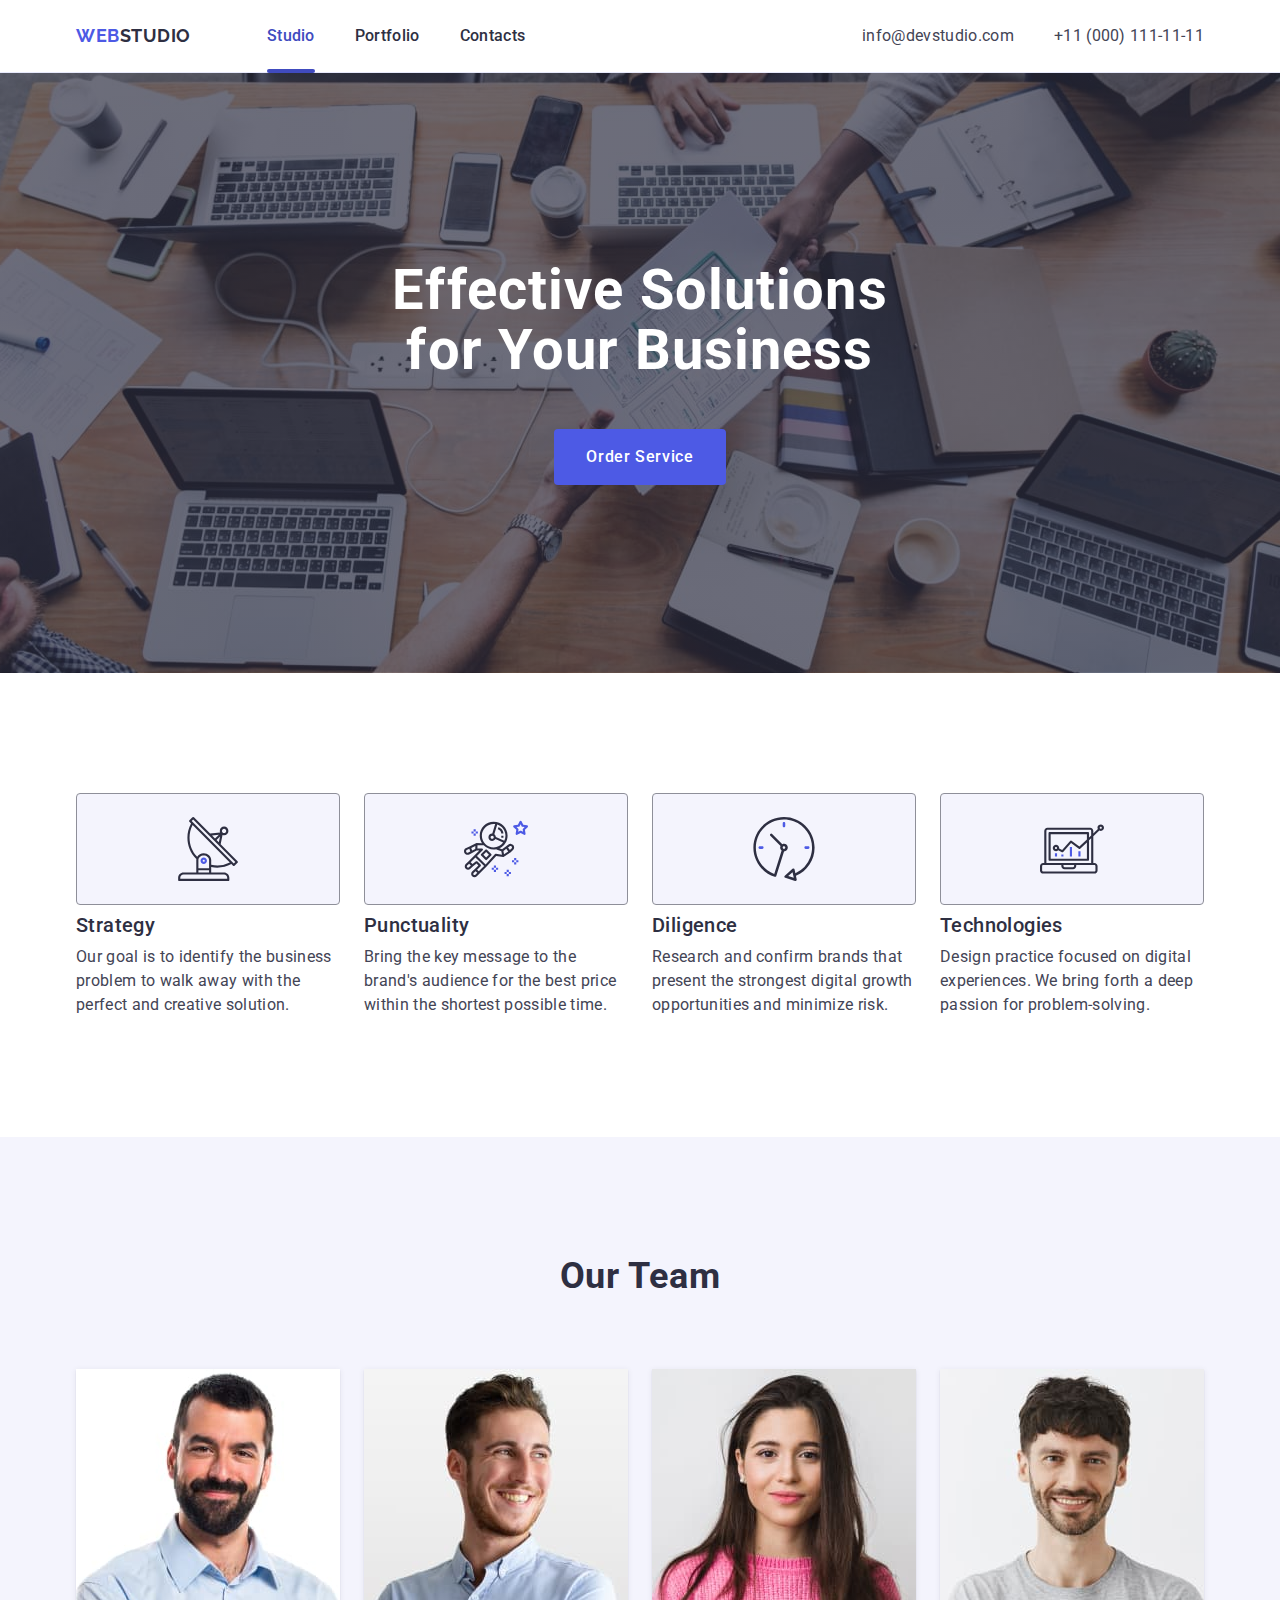
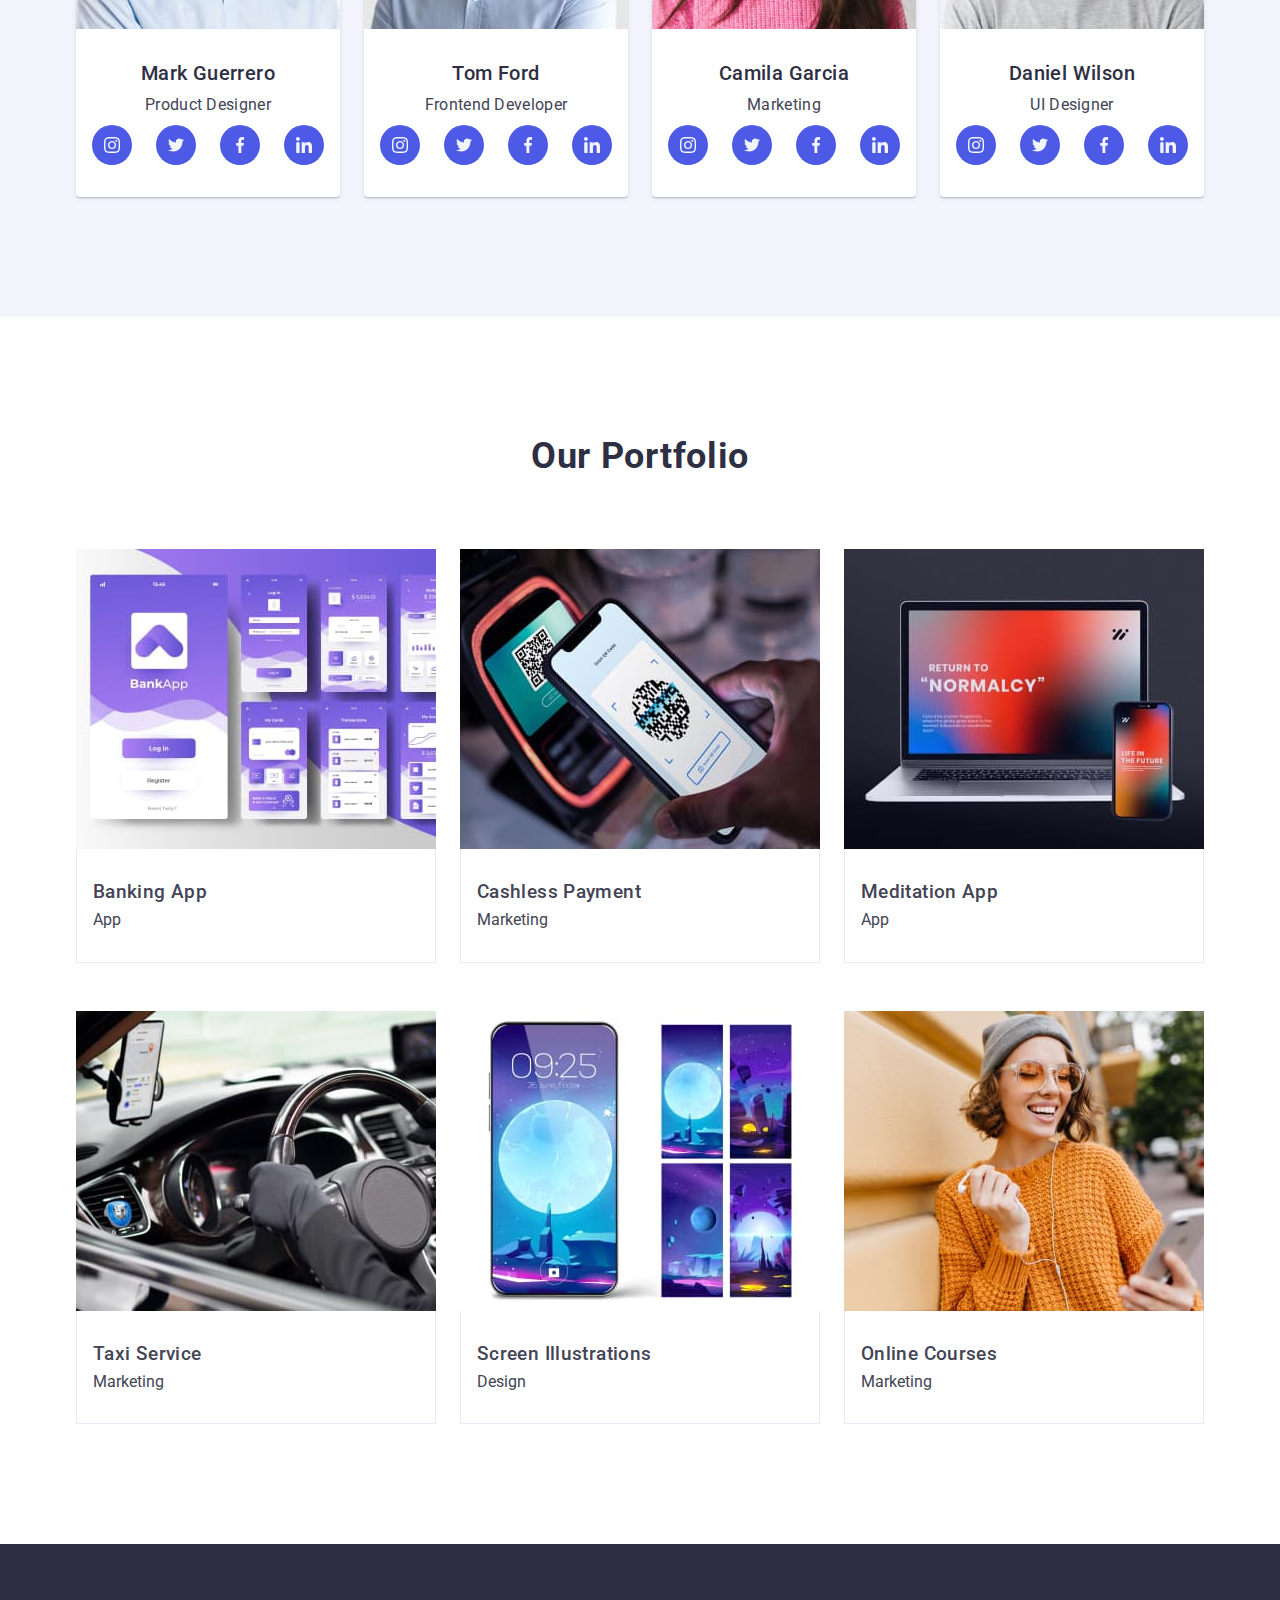
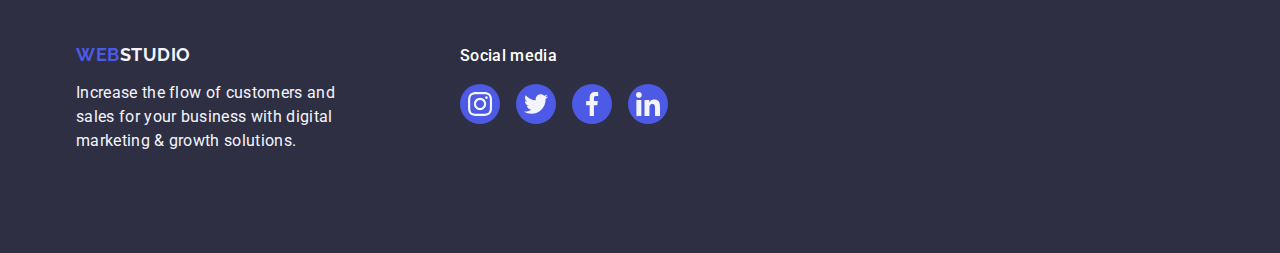
==== index.html @ 8e054c75 "Initial commit" ====
<!DOCTYPE html>
<html lang="en">
<head>
    <meta charset="UTF-8" />
    <meta name="viewport" content="width=device-width, initial-scale=1.0" />
    <title>Web Studio</title>
    <!--Fonts-->
    <link rel="preconnect" href="https://fonts.googleapis.com" />
    <link rel="preconnect" href="https://fonts.gstatic.com" crossorigin />
    <link href="https://fonts.googleapis.com/css2?family=Raleway:wght@700&family=Roboto:wght@400;500;700&display=swap"
        rel="stylesheet" 
    />
    <!--Styles-->
    <link
      rel="stylesheet"
      href="https://cdnjs.cloudflare.com/ajax/libs/modern-normalize/2.0.0/modern-normalize.min.css"
    />
    <link rel="stylesheet" href="./css/styles.css" />
</head>

<body>
    <header class="header">
        <div class="container header-inner">            
                <nav class="header-nav">
                    <a class="logo" href="./index.html">Web<span class="logo-accent">Studio</span>
                    </a>
                    <ul class="nav-list">
                        <li>
                            <a class="nav-link" href="./index.html">Studio</a>
                        </li>
                        <li>
                            <a class="nav-link" href="">Portfolio</a>
                        </li>
                        <li>
                            <a class="nav-link" href="">Contacts</a>
                        </li>
                    </ul>
                </nav>            
                 <address class="contact">
                        <ul class="contact-list">
                            <li>
                                <a class="mail-phone" href="mailto:info@devstudio.com" target="_blank">info@devstudio.com</a>
                            </li>
                            <li>
                                <a class="mail-phone" href="tel:+110001111111" target="_blank">+11 (000) 111-11-11</a>
                            </li>
                        </ul>           
                </address>
        </div>
    </header>   
    <main>
        <!-- Hero section -->
        <section class="hero-section">
            <div class="container">
                <h1 class="hero-title">
                    Effective Solutions
                    for Your Business
                </h1>
                <button class="hero-button" type="button">Order Service</button>
            </div>
           
        </section>
        <!--feature-section-->
        <section class="section">
            <div class="container">
                <h2 class="visually-hidden">work features</h2>
                <ul class="feature-list">
                    <li class="feature-item">
                    <div class="feature-box-icon">
                        <svg class="feature-icon" width="64" height="64">
                            <use href="./images/icons.svg#icon-antenna"></use>
                        </svg>
                    </div>
                    <h3 class="feature-title">Strategy</h3> 
                    <p class="feature-text">
                        Our goal is to identify the business
                        problem to walk away with the perfect and creative solution.
                    </p>
                    </li>
                    <li class="feature-item">
                        <div class="feature-box-icon">
                            <svg class="feature-icon" width="64" height="64">
                                <use href="./images/icons.svg#icon-astronaut"></use>
                            </svg>
                        </div>
                        <h3 class="feature-title">Punctuality</h3>
                        <p class="feature-text">
                            Bring the key message to the brand's audience for the best price within
                            the shortest possible time.
                        </p>
                    </li>
                    <li class="feature-item">
                        <div class="feature-box-icon">
                            <svg class="feature-icon" width="64" height="64">
                                <use href="./images/icons.svg#icon-clock"></use>
                            </svg>
                        </div>
                        <h3 class="feature-title">Diligence</h3>
                        <p class="feature-text">
                            Research and confirm brands that present the strongest digital growth opportunities and minimize risk.
                        </p>
                    </li>
                    <li class="feature-item">
                        <div class="feature-box-icon">
                            <svg class="feature-icon" width="64" height="64">
                                <use href="./images/icons.svg#icon-diagram"></use>
                            </svg>
                        </div>
                        <h3 class="feature-title">Technologies</h3>
                        <p class="feature-text">
                        Design practice focused on digital experiences. We bring forth a deep passion for problem-solving.
                    </p>
                    </li>
                </ul>
            </div>
        </section>
        <!--team-section-->
        <section class="team-section">
            <div class="container">
                <h2 class="team-title">Our Team</h2>
                <ul class="team-list">
                    <li class="card-employees">
                        <img src="./images/team/guerrero.jpg" alt="foto Guerrero" width="264"/>
                        <div class="team-name">
                            <h3 class="team-subtitle">Mark Guerrero</h3>
                            <p class="team-text">Product Designer</p>
                            <ul class="team-icon-list">
                                <li class="footer-item">
                                    <a class="team-link" href="#">
                                        <svg class="footer-icon" width="16" height="16">
                                            <use href="./images/icons.svg#icon-instagram"></use>
                                        </svg>
                                    </a>
                                </li>
                                <li class="footer-item">
                                    <a class="team-link" href="#">
                                        <svg class="footer-icon" width="16" height="16">
                                            <use href="./images/icons.svg#icon-twitter"></use>
                                        </svg>
                                    </a>
                                </li>
                                <li class="footer-item">
                                    <a class="team-link" href="#">
                                        <svg class="footer-icon" width="16" height="16">
                                            <use href="./images/icons.svg#icon-facebook"></use>
                                        </svg>
                                    </a>
                                </li>
                                <li class="footer-item">
                                    <a class="team-link" href="#">
                                        <svg class="footer-icon" width="16" height="16">
                                            <use href="./images/icons.svg#icon-linkedin"></use>
                                        </svg>
                                    </a>
                                </li>
                            </ul>
                        </div>
                    </li>
                    <li class="card-employees">
                        <img src="./images/team/ford.jpg" alt="foto Ford" width="264"/>
                        <div class="team-name">
                            <h3 class="team-subtitle">Tom Ford</h3>
                            <p class="team-text">Frontend Developer</p>
                            <ul class="team-icon-list">
                                <li class="footer-item">
                                    <a class="team-link" href="#">
                                        <svg class="footer-icon" width="16" height="16">
                                            <use href="./images/icons.svg#icon-instagram"></use>
                                        </svg>
                                    </a>
                                </li>
                                <li class="footer-item">
                                    <a class="team-link" href="#">
                                        <svg class="footer-icon" width="16" height="16">
                                            <use href="./images/icons.svg#icon-twitter"></use>
                                        </svg>
                                    </a>
                                </li>
                                <li class="footer-item">
                                    <a class="team-link" href="#">
                                        <svg class="footer-icon" width="16" height="16">
                                            <use href="./images/icons.svg#icon-facebook"></use>
                                        </svg>
                                    </a>
                                </li>
                                <li class="footer-item">
                                    <a class="team-link" href="#">
                                        <svg class="footer-icon" width="16" height="16">
                                            <use href="./images/icons.svg#icon-linkedin"></use>
                                        </svg>
                                    </a>
                                </li>
                            </ul>
                        </div>
                    </li>
                    <li class="card-employees">
                        <img src="./images/team/garcia.jpg" alt="foto Garcia" width="264"/>
                        <div class="team-name">
                            <h3 class="team-subtitle">Camila Garcia</h3>
                            <p class="team-text">Marketing</p>
                            <ul class="team-icon-list">
                                <li class="footer-item">
                                    <a class="team-link" href="#">
                                        <svg class="footer-icon" width="16" height="16">
                                            <use href="./images/icons.svg#icon-instagram"></use>
                                        </svg>
                                    </a>
                                </li>
                                <li class="footer-item">
                                    <a class="team-link" href="#">
                                        <svg class="footer-icon" width="16" height="16">
                                            <use href="./images/icons.svg#icon-twitter"></use>
                                        </svg>
                                    </a>
                                </li>
                                <li class="footer-item">
                                    <a class="team-link" href="#">
                                        <svg class="footer-icon" width="16" height="16">
                                            <use href="./images/icons.svg#icon-facebook"></use>
                                        </svg>
                                    </a>
                                </li>
                                <li class="footer-item">
                                    <a class="team-link" href="#">
                                        <svg class="footer-icon" width="16" height="16">
                                            <use href="./images/icons.svg#icon-linkedin"></use>
                                        </svg>
                                    </a>
                                </li>
                            </ul>
                        </div>
                    </li>
                    <li class="card-employees">
                        <img src="./images/team/wilson.jpg" alt="foto Wilson" width="264"/>
                        <div class="team-name">
                            <h3 class="team-subtitle">Daniel Wilson</h3>
                            <p class="team-text">UI Designer</p>
                            <ul class="team-icon-list">
                                <li class="footer-item">
                                    <a class="team-link" href="#">
                                        <svg class="footer-icon" width="16" height="16">
                                            <use href="./images/icons.svg#icon-instagram"></use>
                                        </svg>
                                    </a>
                                </li>
                                <li class="footer-item">
                                    <a class="team-link" href="#">
                                        <svg class="footer-icon" width="16" height="16">
                                            <use href="./images/icons.svg#icon-twitter"></use>
                                        </svg>
                                    </a>
                                </li>
                                <li class="footer-item">
                                    <a class="team-link" href="#">
                                        <svg class="footer-icon" width="16" height="16">
                                            <use href="./images/icons.svg#icon-facebook"></use>
                                        </svg>
                                    </a>
                                </li>
                                <li class="footer-item">
                                    <a class="team-link" href="#">
                                        <svg class="footer-icon" width="16" height="16">
                                            <use href="./images/icons.svg#icon-linkedin"></use>
                                        </svg>
                                    </a>
                                </li>
                            </ul>
                        </div>
                    </li>
                </ul>
            </div>
        </section>
        <!--portfolio-section-->
        <section class="section">
            <div class="container">
                <h2 class="team-title">Our Portfolio</h2>
                <ul class="portfolio-list">
                    <li class="portfolio-item">
                        <div class="portfolio-image">
                            <img src="./images/portfolio/apps.jpg" alt="foto apps" width="360" height="300" />
                            <p class="portfolio-ad">14 Stylish and User-Friendly App Design Concepts · Task Manager App · Calorie Tracker App
                            · Exotic Fruit Ecommerce App ·
                            Cloud Storage App</p>
                        </div>
                        <div class="portfolio-description">
                            <h3 class="portfolio-subtitle">Banking App</h3>
                            <p class="portfolio-text">App</p>
                        </div>                        
                    </li>
                    <li class="portfolio-item">
                        <div class="portfolio-image">
                            <img src="./images/portfolio/phone-scan.jpg" alt="foto phone-scan" width="360" height="300" />
                            <p class="portfolio-ad">14 Stylish and User-Friendly App Design Concepts · Task Manager App · Calorie Tracker App
                                · Exotic Fruit Ecommerce App ·
                                Cloud Storage App</p>
                        </div>                     
                        <div class="portfolio-description">
                            <h3 class="portfolio-subtitle">Cashless Payment</h3>
                            <p class="portfolio-text">Marketing</p>
                        </div>
                    </li>
                    <li class="portfolio-item">
                        <div class="portfolio-image">
                            <img src="./images/portfolio/laptop.jpg" alt="foto laptop" width="360" height="300" />
                            <p class="portfolio-ad">14 Stylish and User-Friendly App Design Concepts · Task Manager App · Calorie Tracker App
                                · Exotic Fruit Ecommerce App ·
                                Cloud Storage App</p>
                        </div>                     
                        <div class="portfolio-description">
                            <h3 class="portfolio-subtitle">Meditation App</h3>
                            <p class="portfolio-text">App</p>
                        </div>
                    </li>
                    <li class="portfolio-item">
                        <div class="portfolio-image">
                            <img src="./images/portfolio/in-car.jpg" alt="foto in-car" width="360" height="300" />
                            <p class="portfolio-ad">14 Stylish and User-Friendly App Design Concepts · Task Manager App · Calorie Tracker App
                                · Exotic Fruit Ecommerce App ·
                                Cloud Storage App</p>
                        </div>                    
                        <div class="portfolio-description">
                            <h3 class="portfolio-subtitle">Taxi Service</h3>
                            <p class="portfolio-text">Marketing</p>
                        </div>
                    </li>
                    <li class="portfolio-item">
                        <div class="portfolio-image">
                            <img src="./images/portfolio/themes.jpg" alt="foto themes" width="360" height="300" />
                            <p class="portfolio-ad">14 Stylish and User-Friendly App Design Concepts · Task Manager App · Calorie Tracker App
                                · Exotic Fruit Ecommerce App ·
                                Cloud Storage App</p>
                        </div>                      
                        <div class="portfolio-description">
                            <h3 class="portfolio-subtitle">Screen Illustrations</h3>
                            <p class="portfolio-text">Design</p>
                        </div>
                    </li>
                    <li class="portfolio-item">
                        <div class="portfolio-image">
                            <img src="./images/portfolio/girl.jpg" alt="foto girl" width="360" height="300" />
                            <p class="portfolio-ad">14 Stylish and User-Friendly App Design Concepts · Task Manager App · Calorie Tracker App
                                · Exotic Fruit Ecommerce App ·
                                Cloud Storage App</p>
                        </div>                        
                        <div class="portfolio-description">
                            <h3 class="portfolio-subtitle">Online Courses</h3>
                            <p class="portfolio-text">Marketing</p>
                        </div>
                    </li>
                </ul>
            </div>

        </section>
    </main>
    <footer class="footer">
        <div class="container footer-inner">
            <div class="footer-slogan">
                <a class="footer-logo" href="./index.html">Web<span class="footer-logo-accent">Studio</span> 
                </a>
                <p class="footer-text">
                    Increase the flow of customers and sales for your business with digital marketing & growth solutions.
                </p>
            </div>
                       
            <div class="footer-social">
                <P class="footer-social-text">Social media</P>
                <ul class="footer-list">
                    <li class="footer-item">
                        <a class="footer-link" href="#">
                            <svg class="footer-icon" width="24" height="24">
                                <use href="./images/icons.svg#icon-instagram"></use>
                            </svg>
                        </a>                     
                    </li>
                    <li class="footer-item">
                        <a class="footer-link" href="#">
                            <svg class="footer-icon" width="24" height="24">
                                <use href="./images/icons.svg#icon-twitter"></use>
                            </svg>
                        </a>                        
                    </li>
                    <li class="footer-item">
                        <a class="footer-link" href="#">
                            <svg class="footer-icon" width="24" height="24">
                                <use href="./images/icons.svg#icon-facebook"></use>
                            </svg>
                        </a> 
                    </li>
                    <li class="footer-item">
                        <a class="footer-link" href="#">
                            <svg class="footer-icon" width="24" height="24">
                                <use href="./images/icons.svg#icon-linkedin"></use>
                            </svg>
                        </a>
                    </li>
                </ul>         
            </div>
            
        </div>
    </footer>
</body>
</html>
---- css/styles.css ----
:root {
    --c-brand: #4D5AE5;
    --c-pressed-state: #404BBF;
    --c-hero-bcg: #2E2F42;
    --c-success: #31D0AA;
    --c-text: #434455;
    --c-subtle-text:#8E8F99;
    --c-bcg-wite: #FFF;
    --c-accent:#E7E9FC;
    --c-light:#F4F4FD;
    --c-overlay:#2E2F4266;
    --c-modal-bcg:#FCFCFC;
}
    
body {
    color: var(--c-text);
    font-family: 'Roboto', sans-serif;
    background-color: var(--c-bcg-wite);
    font-size: 16px;
}

a {
    text-decoration: none;
}

ul {
    list-style-type: none;
    margin: 0;
    padding: 0;
}

p,
h1,
h2,
h3,
h4,
h5,
h6 {
    margin: 0;
}

img {
    display: block;
}

.container {
    max-width: 1158px;
    margin: 0 auto;
    padding: 0 15px;   
}

/* Header */
.header {
    border-bottom: 1px solid var(--c-accent);
    box-shadow: 0px 2px 1px rgba(46, 47, 66, 0.08), 0px 1px 1px rgba(46, 47, 66, 0.16), 0px 1px 6px rgba(46, 47, 66, 0.08);
}


.header-inner {
    display: flex;
    align-items: center;
        
}

.header-nav {
    display: flex;
    justify-content:space-between;
    align-items: center;
}

.logo {
    display: flex;
    align-items: center;
    margin-right: 76px;
    color: var(--c-brand);
    font-family: 'Raleway', sans-serif;
    font-size: 18px;
    font-weight: 700;
    line-height: 1.17;
    letter-spacing: 0.03em;
    text-transform: uppercase;
}

.logo-accent {
    color: var(--c-hero-bcg);
}

.nav-list {
    display: flex;
    gap: 40px;
    flex-grow: 1;
    justify-content: center;
}

.nav-link {
    display: inline-block;
    color: var(--c-hero-bcg);
    font-weight: 500;
    line-height: 1.5;
    letter-spacing: 0.02em;
    padding: 24px 0;
    position: relative;
    transition: color 250ms cubic-bezier(0.4, 0, 0.2, 1)
}

.nav-list li:first-child a {
    color: var(--c-pressed-state);
}

.nav-list li:first-child a::after {
    content: '';
    display: block;
    color: var(--c-pressed-state);
    position: absolute;
    left: 0;
    bottom: -1px;
    height: 4px;
    background-color: var(--c-pressed-state);
    border-radius: 2px;
    width: 100%;
 }

.nav-link:hover {
    color: var(--c-pressed-state);
}

.nav-link:focus {
    color: var(--c-pressed-state);
    background-color: var(--c-bcg-wite);
}

.nav-link:active {
    color: var(--c-pressed-state);
    background-color: var(--c-bcg-wite);
}

.contact {
    font-style: normal;
    padding: 24px 0;
    margin-left: auto;
}

.contact-list {
    display: flex;
    align-items: center;
    gap: 40px;   
}

.mail-phone {
    color: var(--c-text);
    line-height: 1.5;
    letter-spacing: 0.02em;
    padding: 24px 0;
    transition: color 250ms cubic-bezier(0.4, 0, 0.2, 1)
}

.mail-phone:hover {
    color:var(--c-pressed-state);
}

.mail-phone:focus {
    color: var(--c-pressed-state);
    background-color: var(--c-bcg-wite);
}
 
/* Hero section */

.hero-section {
    background-color: var(--c-hero-bcg);
    padding: 188px 0;
    max-width: 1440px;
    margin: 0 auto;
    background-image: linear-gradient(rgba(46, 47, 66, 0.7),
     rgba(46, 47, 66, 0.7)),
      url(../images/people-office.jpg);
    background-repeat: no-repeat;
    background-size: cover;
    background-position: center;

}

.hero-title {
    margin: 0 auto 48px;
    max-width: 496px;
    color: #FFF;
    text-align: center;
    font-size: 56px;
    font-weight: 700;
    line-height: 1.07;
    letter-spacing: 0.02em;
    }

.hero-button {
    display: block;
    min-width: 169px;
    margin: 0 auto;
    color: #FFF;
    background-color: var(--c-brand);
    cursor: pointer;
    border: none;
    border-radius: 4px;
    font-weight: 500;
    line-height: 1.5;
    letter-spacing: 0.04em;
    padding: 16px 32px;
    transition: background-color 250ms cubic-bezier(0.4, 0, 0.2, 1);
}

.hero-button:hover, :focus {
    background-color: var(--c-pressed-state);
}

/*feature-section*/
.visually-hidden {
    position: absolute;
    width: 1px;
    height: 1px;
    margin: -1px;
    border: 0;
    padding: 0;
    white-space: nowrap;
    clip-path: inset(100%);
    clip: rect(0 0 0 0);
    overflow: hidden;
}

.section {
    padding: 120px 0;
}

.feature-list {
    display: flex;
    gap: 24px;   
}

.feature-item {
    width: calc((100% - 72px) / 4);
}

.feature-box-icon {
    display: flex;
    align-items: center;
    justify-content: center;
    width: 264px;
    height: 112px;
    border-radius: 4px;
    border: 1px solid var(--c-subtle-text);
    background-color: var(--c-light);
    margin-bottom: 8px;
}

.feature-title {
    width: 264px;
    color: var(--c-hero-bcg);
    font-size: 20px;
    font-weight: 500;
    line-height: 1.2;
    letter-spacing: 0.02em;
    margin-bottom: 8px;
}

.feature-text {
    color: var(--c-text);
    font-weight: 400;
    line-height: 1.5;
    letter-spacing: 0.02em;
}

/*team-section*/
.team-section {
    background-color: var(--c-light);color: var(--c-hero-bcg);
    padding: 120px 0;
}

.team-title {
    color: var(--c-hero-bcg);
    text-align: center;
    font-size: 36px;
    font-weight: 700;
    line-height: 1.11;
    letter-spacing: 0.02em;
    text-transform: capitalize;
    margin-bottom: 72px;
}

.team-list {
    display: flex;
    gap: 24px;
}

.card-employees {
    width: 264px;
    text-align: center;
    border-radius: 0px 0px 4px 4px;
    box-shadow: 0px 2px 1px 0px rgba(46, 47, 66, 0.08), 0px 1px 1px 0px rgba(46, 47, 66, 0.16), 0px 1px 6px 0px rgba(46, 47, 66, 0.08);
    background-color: var(--c-bcg-wite);
    }

.team-name {
    padding: 32px 0;
}

.team-subtitle {
    text-align: center;
    margin-bottom: 8px;
    font-size: 20px;
    font-style: normal;
    font-weight: 500;
    line-height: 1.2;
    letter-spacing: 0.02em;
}

.team-text {
    color: var(--c-text);
    font-weight: 400;
    line-height: 1.5;
    letter-spacing: 0.02em;
    text-align: center;
    margin-bottom: 8px;
}

.team-icon-list {
    display: flex;
    gap: 24px;
    justify-content: center;
    align-items: center;
}

.team-link {
    display: flex;
    align-items: center;
    justify-content: center;
    width: 100%;
    height: 100%;
    border-radius: 50%;
    background-color: var(--c-brand);
    transition: background-color 250ms cubic-bezier(0.4, 0, 0.2, 1);
}

.team-link:hover,
.team-link:focus {
    background-color: var(--c-pressed-state);
}

.footer-icon {
    fill: var(--c-light);
}

/*portfolio-section*/
.portfolio-list {
    display: flex;
    flex-wrap: wrap;
    column-gap: 24px;
    row-gap: 48px;
}

.portfolio-item {
    width: calc((100% - 48px) / 3);
    transition: box-shadow 250ms cubic-bezier(0.4, 0, 0.2, 1);
}

.portfolio-image {
    position: relative;
    overflow: hidden;  
}

.portfolio-ad {
    width: 360px;
    color: var(--c-light);
    background-color: var(--c-brand);
    padding: 40px 32px;
    font-weight: 400;
    line-height: 1.5; 
    letter-spacing: 0.02em;
    position: absolute;
    inset: 0;
    transform: translateY(100%);
    transition: transform 250ms cubic-bezier(0.4, 0, 0.2, 1);
}

.portfolio-item:hover {
    box-shadow: 0px 1px 6px rgba(46, 47, 66, 0.08), 0px 1px 1px rgba(46, 47, 66, 0.16), 0px 2px 1px rgba(46, 47, 66, 0.08);
}

.portfolio-item:hover .portfolio-ad {
    transform: translateY(0%);
    box-shadow: 0px 1px 6px rgba(46, 47, 66, 0.08), 0px 1px 1px rgba(46, 47, 66, 0.16), 0px 2px 1px rgba(46, 47, 66, 0.08);
}

.portfolio-description {
border: 1px solid var(--c-accent);
border-top:none ;
padding: 32px 16px;
}

.portfolio-subtitle {
    margin-bottom: 8px;
    fon-size: 20px;
    font-style: normal;
    font-weight: 500;
    line-height: 1.2;
    letter-spacing: 0.02em;
}

.portfolio-text {
    
}

.footer {
    padding: 100px 0;
    background-color: var(--c-hero-bcg);
}

.footer-inner {
    display: flex;
    align-items: baseline;
}

.footer-slogan {
    margin-right: 120px;
}

.footer-logo {
    display: inline-block;
    color: var(--c-brand);
    font-family: 'Raleway', sans-serif;
    font-size: 18px;
    font-weight: 700;
    line-height: 1.17;
    letter-spacing: 0.03em;
    text-transform: uppercase;
    margin-bottom: 16px;
}

.footer-logo-accent {
    color: var(--c-light);
}

.footer-text {
    width: 264px;
    color: var(--c-light);
    font-weight: 400;
    line-height: 1.5;
    letter-spacing: 0.02em;
}

.footer-social-text {
    color: var(--c-bcg-wite);
    font-size: 16px;
    font-weight: 500;
    line-height: 1.5;
    letter-spacing: 0.02em;
    margin-bottom: 16px;
}

.footer-list {
    display: flex;
    gap: 16px;
}

.footer-item {
    width: 40px;
    height: 40px;
}

.footer-link {
    display: flex;
    align-items: center;
    justify-content: center;
    width: 100%;
    height: 100%;
    border-radius: 50%;
    background-color: var(--c-brand);  
    transition: background-color 250ms cubic-bezier(0.4, 0, 0.2, 1);
}

.footer-link:hover, .footer-link:focus {
    background-color: var(--c-success);
}

.footer-icon {
    fill: var(--c-light);
}
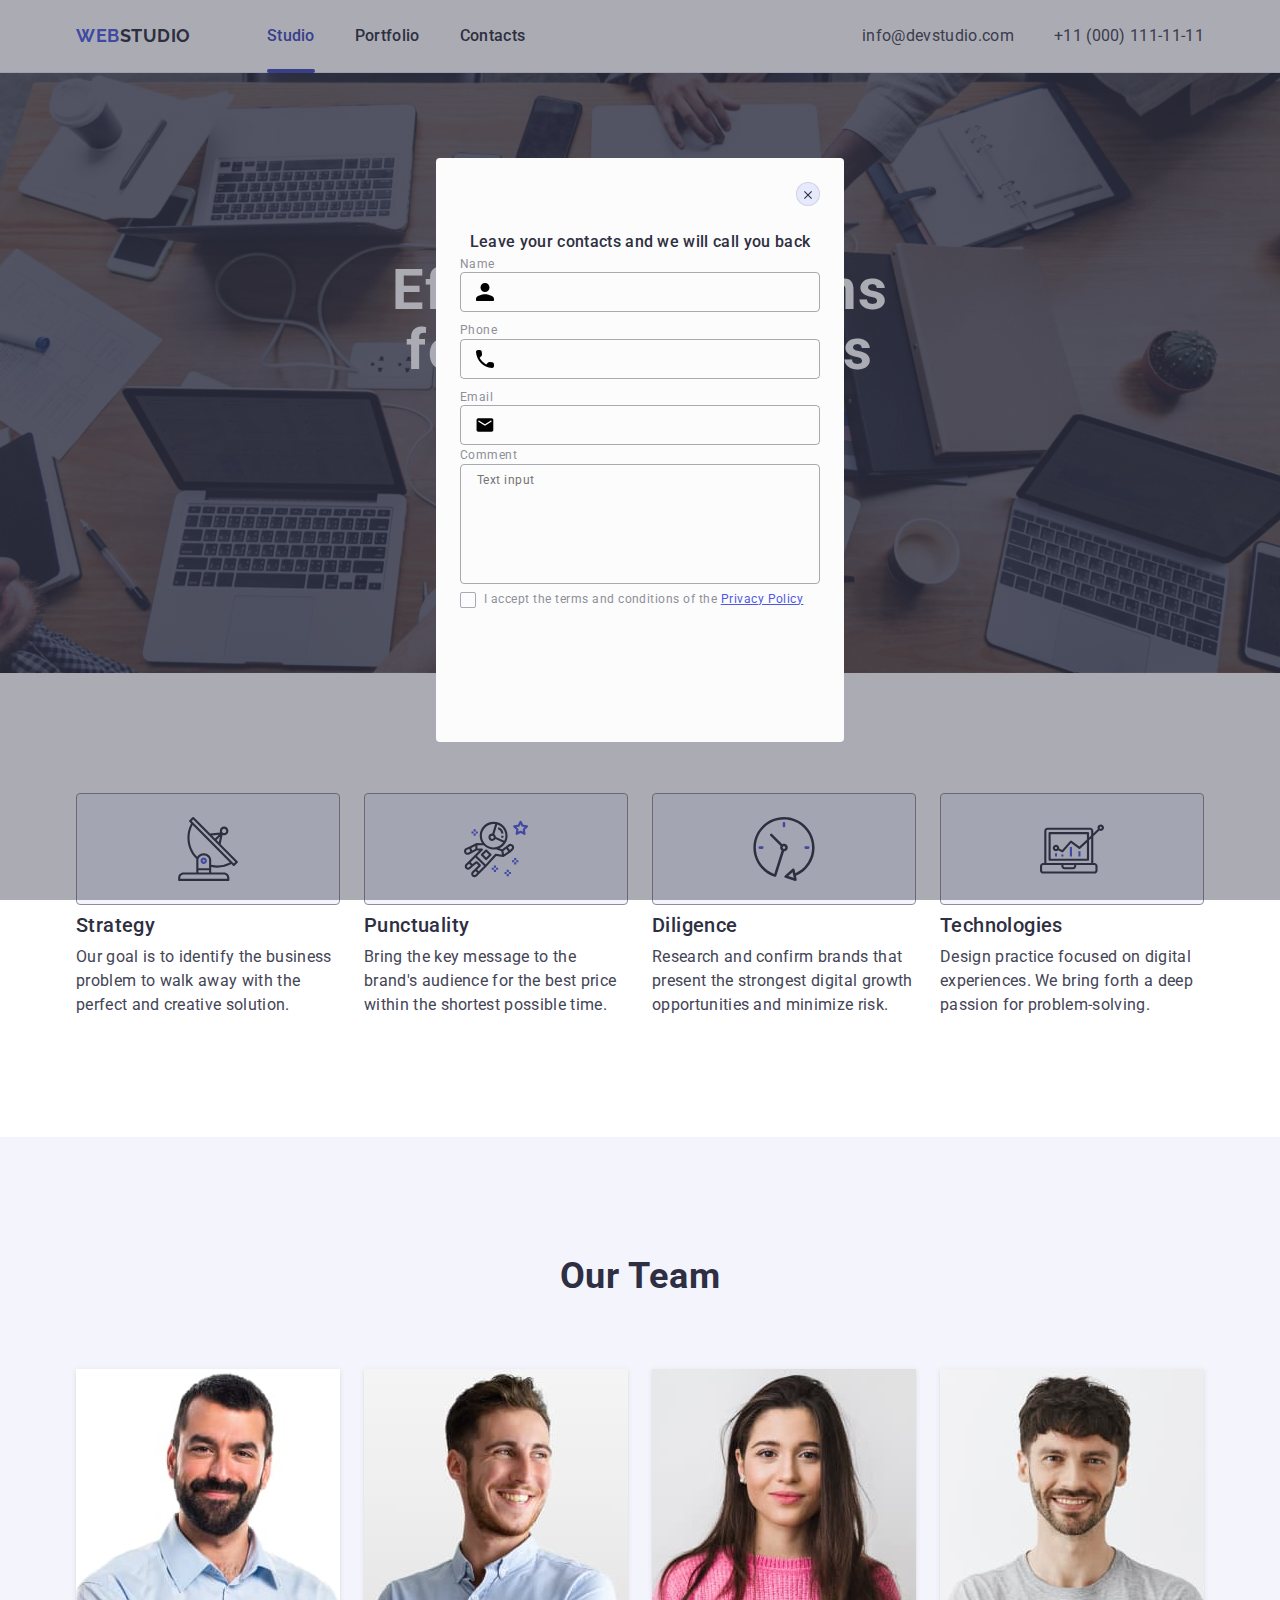
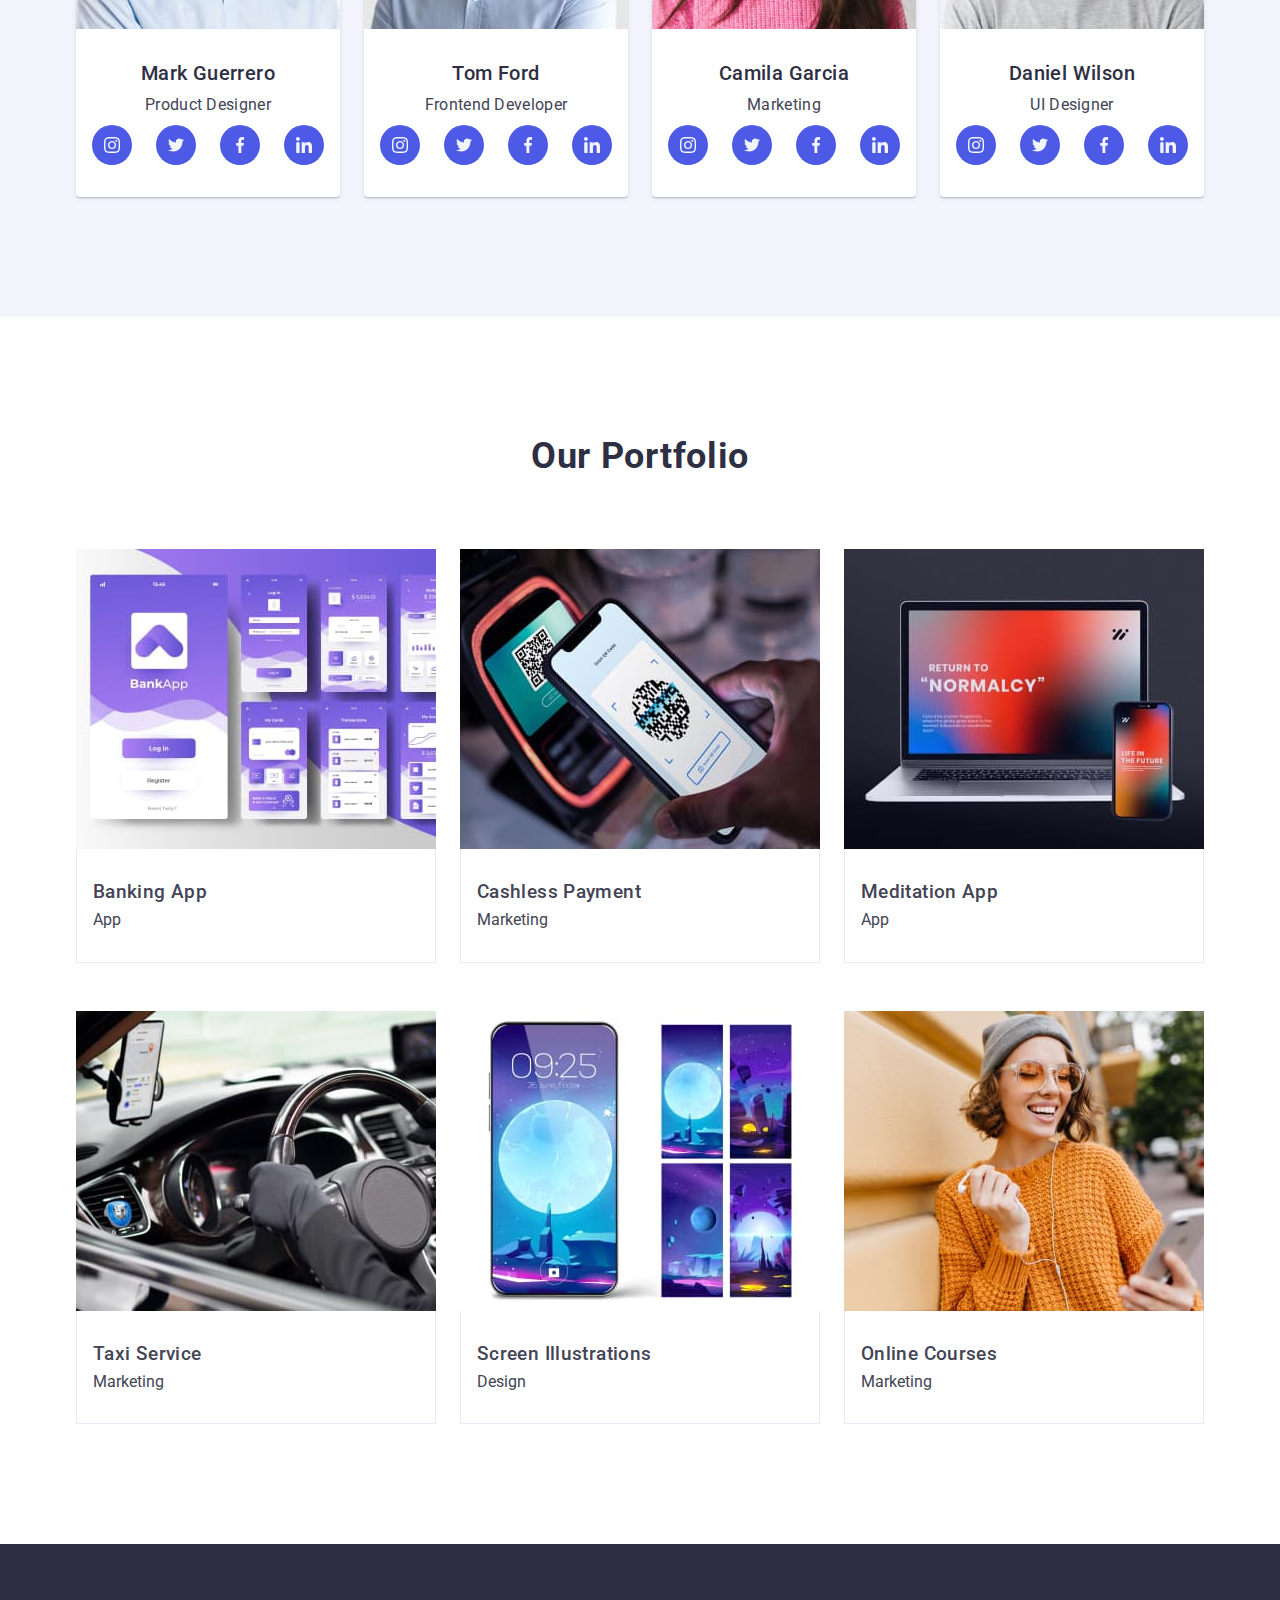
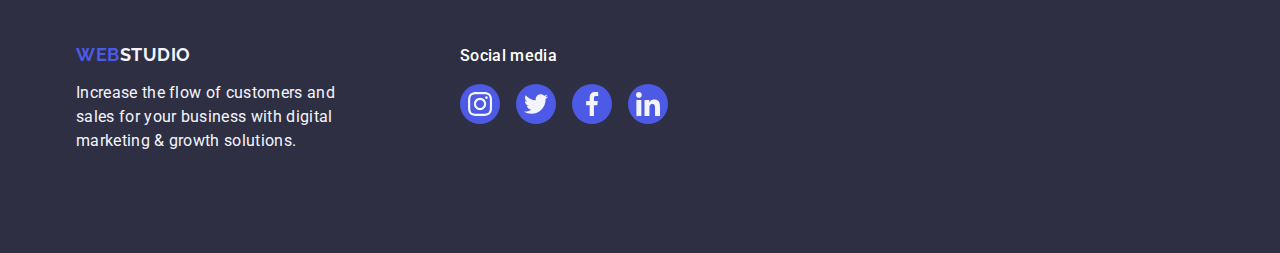
==== commit 19707796: "create modal window" ====
--- a/index.html
+++ b/index.html
@@ -352,6 +352,66 @@
 
         </section>
     </main>
+    <div class="backdrop">
+        <div class="modal">
+            <button class="modal-close-btn">
+                <svg class="modal-close-icon" width="8" height="8" >
+                    <use href="./images/icons.svg#icon-close"></use>
+                </svg>
+            </button>
+            <p class="modal-title">Leave your contacts and we will call you back</p>
+            <form class="modal-form">
+                <div class="modal-field">
+                    <label class="modal-label" for="user-name">Name</label>
+                    <div class="modal-input-wrap">
+                        <input class="modal-input"  id="user-name" name="user-name" type="text" />
+                        <svg class="modal-icon" width="18" height="18">
+                            <use href="./images/icons.svg#icon-name"></use>
+                        </svg>
+                    </div>
+                </div>
+                <div class="modal-field">
+                    <label for="user-tel" class="modal-label">Phone</label>
+                    <div class="modal-input-wrap">
+                        <input id="user-tel" name="user-tel" type="tel" class="modal-input" />
+                        <svg class="modal-icon" width="18" height="24">
+                            <use href="./images/icons.svg#icon-phone"></use>
+                        </svg>
+                    </div>
+                </div>
+                <div class="modal-field">
+                    <label for="user-email" class="modal-label">Email</label>
+                    <div class="modal-input-wrap">
+                        <input id="user-email" name="user-email" type="email" class="modal-input" />
+                        <svg class="modal-icon" width="18" height="24">
+                            <use href="./images/icons.svg#icon-email"></use>
+                        </svg>
+                    </div>
+                    <div class="modal-field">
+                        <label for="user-comment" class="modal-label">Comment</label>
+                        <textarea name="user-comment" id="user-comment"
+                            class="modal-textarea" placeholder="Text input"></textarea>
+                    </div>
+                    <div class="checkfield">
+                        <input 
+                            class="check-input visually-hidden"
+                            id="user-privacy" 
+                            type="checkbox" 
+                            name="user-privacy" />
+                        <span class="check-empty">
+                            <svg class="check-icon" width="8" height="8">
+                                <use href="./images/icons.svg#icon-vector"></use>
+                            </svg>
+                        </span>
+                        <label for="user-privacy" class="input-check-text">
+                            I accept the terms and conditions of the
+                            <a href="#" class="input-check-link">Privacy Policy</a>
+                        </label>
+                    </div>
+                </div>
+            </form>
+        </div>
+    </div>
     <footer class="footer">
         <div class="container footer-inner">
             <div class="footer-slogan">
--- a/css/styles.css
+++ b/css/styles.css
@@ -481,3 +481,181 @@
 .footer-icon {
     fill: var(--c-light);
 }
+
+.backdrop {
+    position: fixed;
+    top: 0;
+    left: 0;
+    width: 100%;
+    height: 100%;
+    background-color: rgba(46, 47, 66, 0.40);
+}
+
+.modal {
+    width: 408px;
+    height: 584px;
+    position: absolute;
+    top: 50%;
+    left: 50%;
+    padding: 72px 24px 24px;
+    flex-shrink: 0;
+    transform: translate(-50%, -50%) scale(1);
+    background-color: var(--c-modal-bcg);
+    border-radius: 4px;
+}
+
+.modal-close-btn {
+    position: absolute;
+    top: 24px;
+    right: 24px;
+    width: 24px;
+    height: 24px;
+    border-radius: 50%;
+    background-color: var(--c-accent) ; 
+    border: 1px solid rgba(0, 0, 0, 0.10);
+    flex-shrink: 0;
+}
+
+.modal-close-btn:hover,
+.modal-close-btn:focus {
+    background-color: var(--c-pressed-state);
+    border: none;
+}
+
+.modal-close-icon {
+    fill: var(--c-hero-bcg);
+}
+
+.modal-close-btn:hover .modal-close-icon,
+.modal-close-btn:focus .modal-close-icon {
+    fill: var(--c-bcg-wite);
+}
+
+.modal-title {
+    color: var(--c-hero-bcg);
+        text-align: center;
+        font-size: 16px;
+        font-weight: 500;
+        line-height: 1.5;
+        letter-spacing: 0.02em;
+}
+
+.modal-form {
+    
+}
+
+.modal-field {
+    margin-bottom: 8px;
+}
+
+.modal-label {
+    color: var(--c-subtle-text);
+    font-size: 12px;
+    font-weight: 400;
+    line-height: 1.17;
+    letter-spacing: 0.04em;
+    margin-bottom: 4px;
+}
+
+.modal-input-wrap {
+    position: relative;
+}
+
+.modal-input {
+    width: 100%;
+    height: 40px;
+    border-radius: 4px;
+    background-color: transparent;
+    border: 1px solid var(--NAVY-BLUE-modal, rgba(46, 47, 66, 0.40));
+    outline: transparent;
+    padding-left: 38px;
+}
+
+.modal-input:focus {
+    border: 1px solid var(--c-brand);
+}
+
+.modal-input:focus+.modal-icon {
+    fill: #4D5AE5;
+}
+
+.modal-icon {
+    position: absolute;
+    left: 16px;
+    top: 50%;
+    transform: translateY(-50%);
+}
+
+.modal-textarea {
+    width: 100%;
+    min-height: 120px;
+    resize: none;
+    border-radius: 4px;
+    border: 1px solid var(--NAVY-BLUE-modal, rgba(46, 47, 66, 0.40));
+    background-color: transparent;
+    outline: transparent;
+    padding: 8px 16px;
+    display: block;
+    font-size: 12px;
+    font-weight: 400;
+    line-height: 1.17;
+    letter-spacing: 0.04em;
+}
+
+.checkfield {
+    display: flex;
+}
+
+.visually-hidden {
+    position: absolute;
+    width: 1px;
+    height: 1px;
+    margin: -1px;
+    border: 0;
+    padding: 0;
+    white-space: nowrap;
+    clip-path: inset(100%);
+    clip: rect(0 0 0 0);
+    overflow: hidden;
+}
+
+.input-check-text {
+    font-size: 12px;
+    font-weight: 400;
+    line-height: 1.17;
+    letter-spacing: 0.04em;
+    color: var(--c-subtle-text);
+    margin-left: 8px;
+}
+
+.check-empty {
+    width: 16px;
+    height: 16px;
+    border-radius: 2px;
+    border: 1px solid rgba(46, 47, 66, 0.40);
+    fill: transparent;
+    display: inline-flex;
+    align-items: center;
+    justify-content: center;
+}
+
+.check-icon {
+
+}
+
+.check-input:checked + .check-empty {
+    
+    background-color: var(--c-pressed-state);
+    border: none;
+    fill: var(--c-bcg-wite);
+}
+
+
+.input-check-link {
+    font-size: 12px;
+    font-weight: 400;
+    line-height: 1.33;
+    letter-spacing: 0.04em;
+    text-decoration-line: underline;
+    color: var(--c-brand);
+}
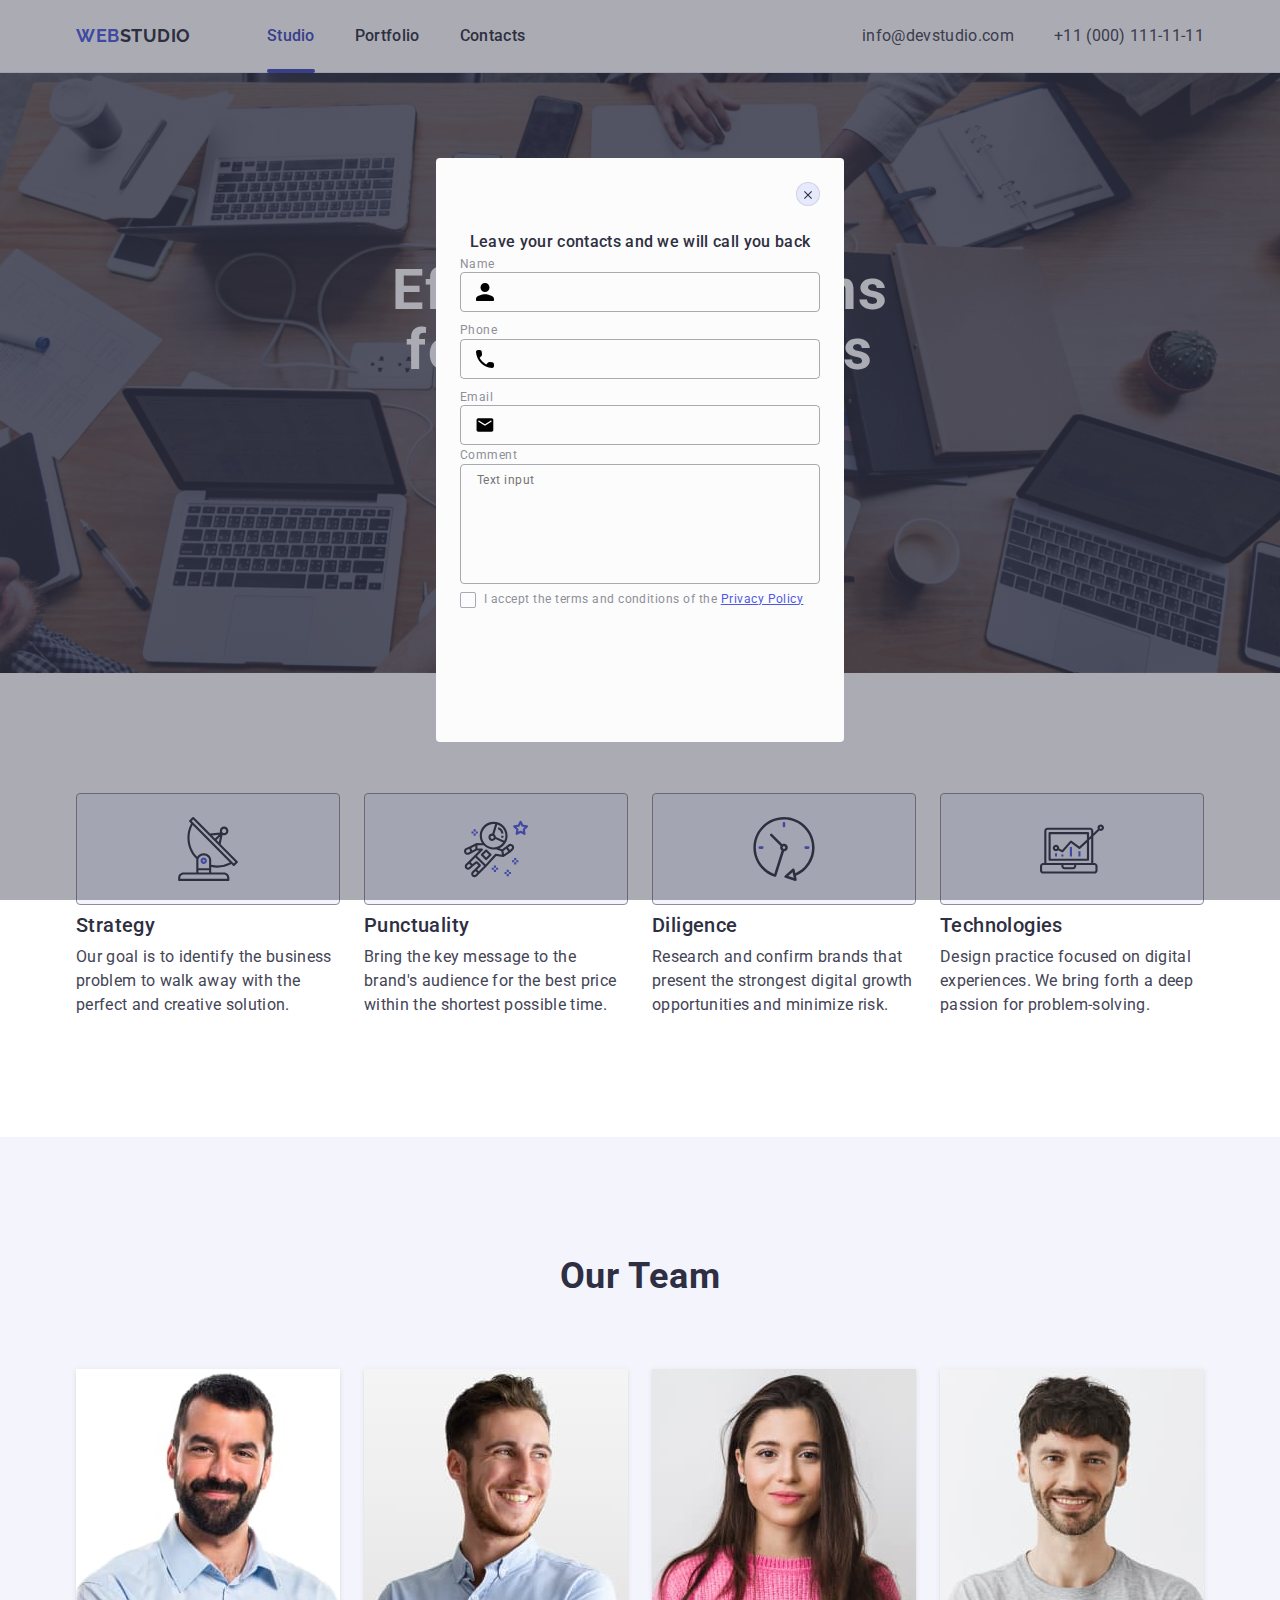
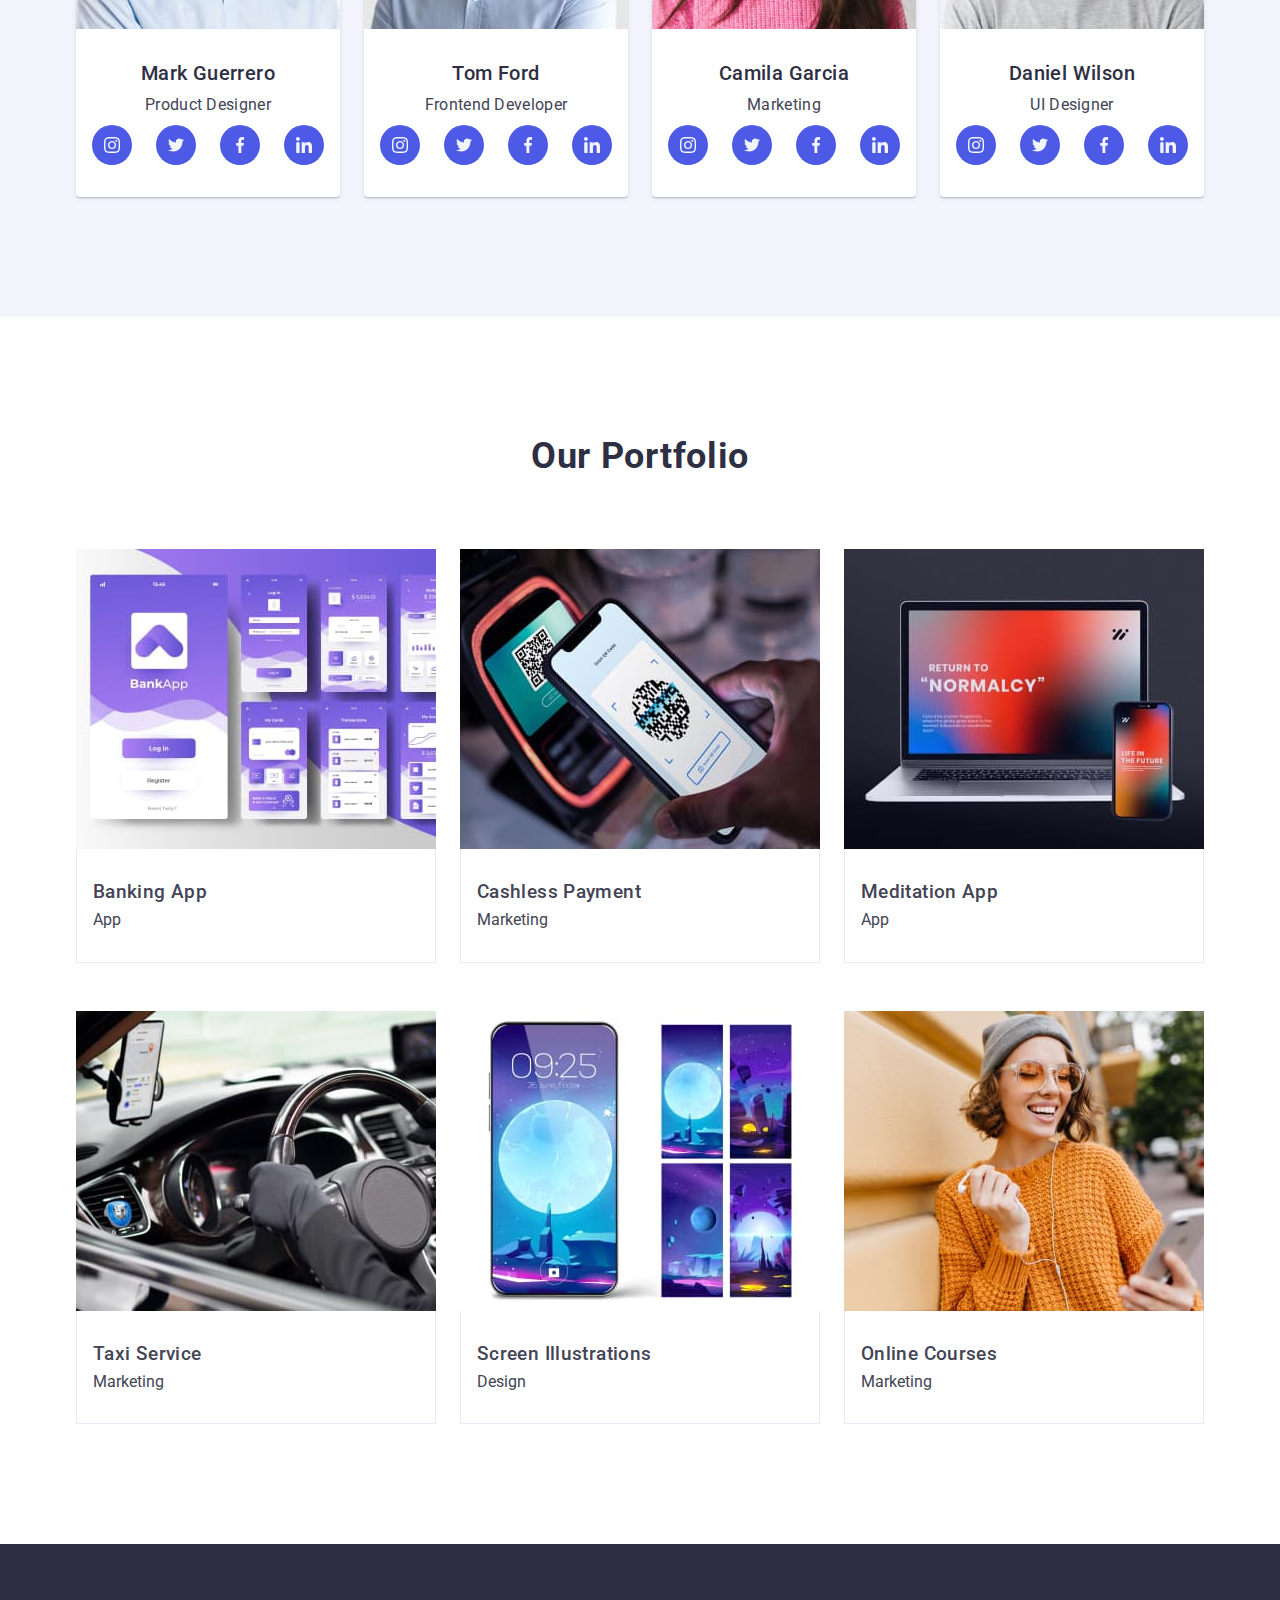
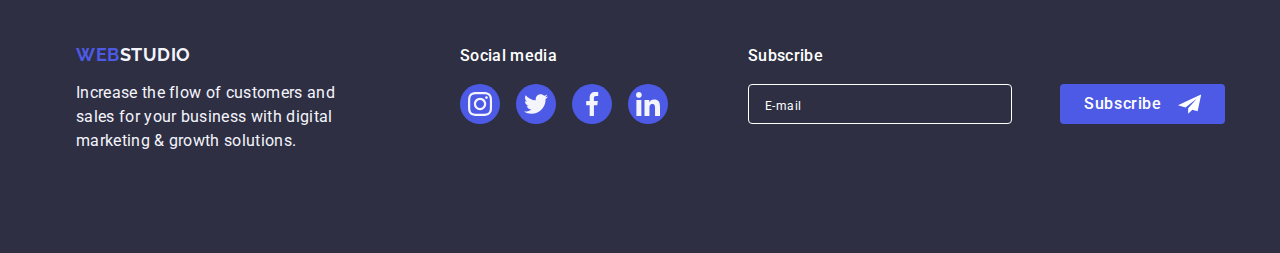
==== commit 4374b335: "add input and button in footer" ====
--- a/index.html
+++ b/index.html
@@ -352,10 +352,69 @@
 
         </section>
     </main>
-    <div class="backdrop">
+   
+    <footer class="footer">
+        <div class="container footer-inner">
+            <div class="footer-slogan">
+                <a class="footer-logo" href="./index.html">Web<span class="footer-logo-accent">Studio</span> 
+                </a>
+                <p class="footer-text">
+                    Increase the flow of customers and sales for your business with digital marketing & growth solutions.
+                </p>
+            </div>
+                       
+            <div class="footer-social">
+                <P class="footer-social-text">Social media</P>
+                <ul class="footer-list">
+                    <li class="footer-item">
+                        <a class="footer-link" href="#">
+                            <svg class="footer-icon" width="24" height="24">
+                                <use href="./images/icons.svg#icon-instagram"></use>
+                            </svg>
+                        </a>                     
+                    </li>
+                    <li class="footer-item">
+                        <a class="footer-link" href="#">
+                            <svg class="footer-icon" width="24" height="24">
+                                <use href="./images/icons.svg#icon-twitter"></use>
+                            </svg>
+                        </a>                        
+                    </li>
+                    <li class="footer-item">
+                        <a class="footer-link" href="#">
+                            <svg class="footer-icon" width="24" height="24">
+                                <use href="./images/icons.svg#icon-facebook"></use>
+                            </svg>
+                        </a> 
+                    </li>
+                    <li class="footer-item">
+                        <a class="footer-link" href="#">
+                            <svg class="footer-icon" width="24" height="24">
+                                <use href="./images/icons.svg#icon-linkedin"></use>
+                            </svg>
+                        </a>
+                    </li>
+                </ul>         
+            </div>
+            <div class="footer-subscribe">
+
+                <Label class="footer-sing-label" for="sing" name="">Subscribe
+                    <input class="footer-input" type="email" id="sing" name="sing" placeholder="E-mail">
+                </Label>
+                <button class="footer-button" type="submit">Subscribe
+                    <svg class="footer-button-icon" width="24" height="24">
+                        <use href="./images/icons.svg#icon-plane"></use>
+                    </svg>
+                </button>
+
+            </div>
+        </div>
+    </footer>
+    <!--modal-->
+   <div class="backdrop">
         <div class="modal">
             <button class="modal-close-btn">
-                <svg class="modal-close-icon" width="8" height="8" >
+                <svg class="modal-close-icon" width="8" height="8">
                     <use href="./images/icons.svg#icon-close"></use>
                 </svg>
             </button>
@@ -364,7 +423,7 @@
                 <div class="modal-field">
                     <label class="modal-label" for="user-name">Name</label>
                     <div class="modal-input-wrap">
-                        <input class="modal-input"  id="user-name" name="user-name" type="text" />
+                        <input class="modal-input" id="user-name" name="user-name" type="text" />
                         <svg class="modal-icon" width="18" height="18">
                             <use href="./images/icons.svg#icon-name"></use>
                         </svg>
@@ -389,15 +448,11 @@
                     </div>
                     <div class="modal-field">
                         <label for="user-comment" class="modal-label">Comment</label>
-                        <textarea name="user-comment" id="user-comment"
-                            class="modal-textarea" placeholder="Text input"></textarea>
+                        <textarea name="user-comment" id="user-comment" class="modal-textarea"
+                            placeholder="Text input"></textarea>
                     </div>
                     <div class="checkfield">
-                        <input 
-                            class="check-input visually-hidden"
-                            id="user-privacy" 
-                            type="checkbox" 
-                            name="user-privacy" />
+                        <input class="check-input visually-hidden" id="user-privacy" type="checkbox" name="user-privacy" />
                         <span class="check-empty">
                             <svg class="check-icon" width="8" height="8">
                                 <use href="./images/icons.svg#icon-vector"></use>
@@ -412,51 +467,5 @@
             </form>
         </div>
     </div>
-    <footer class="footer">
-        <div class="container footer-inner">
-            <div class="footer-slogan">
-                <a class="footer-logo" href="./index.html">Web<span class="footer-logo-accent">Studio</span> 
-                </a>
-                <p class="footer-text">
-                    Increase the flow of customers and sales for your business with digital marketing & growth solutions.
-                </p>
-            </div>
-                       
-            <div class="footer-social">
-                <P class="footer-social-text">Social media</P>
-                <ul class="footer-list">
-                    <li class="footer-item">
-                        <a class="footer-link" href="#">
-                            <svg class="footer-icon" width="24" height="24">
-                                <use href="./images/icons.svg#icon-instagram"></use>
-                            </svg>
-                        </a>                     
-                    </li>
-                    <li class="footer-item">
-                        <a class="footer-link" href="#">
-                            <svg class="footer-icon" width="24" height="24">
-                                <use href="./images/icons.svg#icon-twitter"></use>
-                            </svg>
-                        </a>                        
-                    </li>
-                    <li class="footer-item">
-                        <a class="footer-link" href="#">
-                            <svg class="footer-icon" width="24" height="24">
-                                <use href="./images/icons.svg#icon-facebook"></use>
-                            </svg>
-                        </a> 
-                    </li>
-                    <li class="footer-item">
-                        <a class="footer-link" href="#">
-                            <svg class="footer-icon" width="24" height="24">
-                                <use href="./images/icons.svg#icon-linkedin"></use>
-                            </svg>
-                        </a>
-                    </li>
-                </ul>         
-            </div>
-            
-        </div>
-    </footer>
 </body>
 </html>--- a/css/styles.css
+++ b/css/styles.css
@@ -416,6 +416,10 @@
     align-items: baseline;
 }
 
+.footer-social {
+    margin-right: 80px;
+}
+
 .footer-slogan {
     margin-right: 120px;
 }
@@ -480,6 +484,62 @@
 
 .footer-icon {
     fill: var(--c-light);
+}
+
+.footer-subscribe {
+    display: flex;
+    gap: 24px;
+    align-items: flex-end;
+}
+
+.footer-sing-label {
+    color: var(--c-bcg-wite);
+    font-weight: 500;
+    line-height: 1.5;
+    letter-spacing: 0.02em; 
+}
+
+.footer-input {
+    display: block;
+    width: 264px;
+    height: 40px;
+    border: 1px solid var(--c-bcg-wite);
+    border-radius: 4px;    
+    background-color: var(--c-hero-bcg);
+    padding: 8px 16px;
+    margin-top: 16px;
+}
+
+.footer-input::placeholder {
+    background-color: transparent;
+    color: var(--c-bcg-wite);
+    font-size: 12px;
+    font-weight: 400;
+    line-height: 2;
+    letter-spacing: 0.04em;
+
+}
+.footer-button {
+    display: flex;
+    gap: 16px;
+    align-items: center;
+    width: 165px;
+    height: 40px;
+    margin-left: 24px;
+    padding: 8px 24px;
+    text-align: center;
+    color: var(--c-bcg-wite);
+    background-color: var(--c-brand);
+    border-radius: 4px;
+    border: none;
+    cursor: pointer;
+    font-weight: 500;
+    line-height: 1.5;
+    letter-spacing: 0.04em;
+}
+
+.footer-button-icon {
+    fill: var(--c-bcg-wite);
 }
 
 .backdrop {
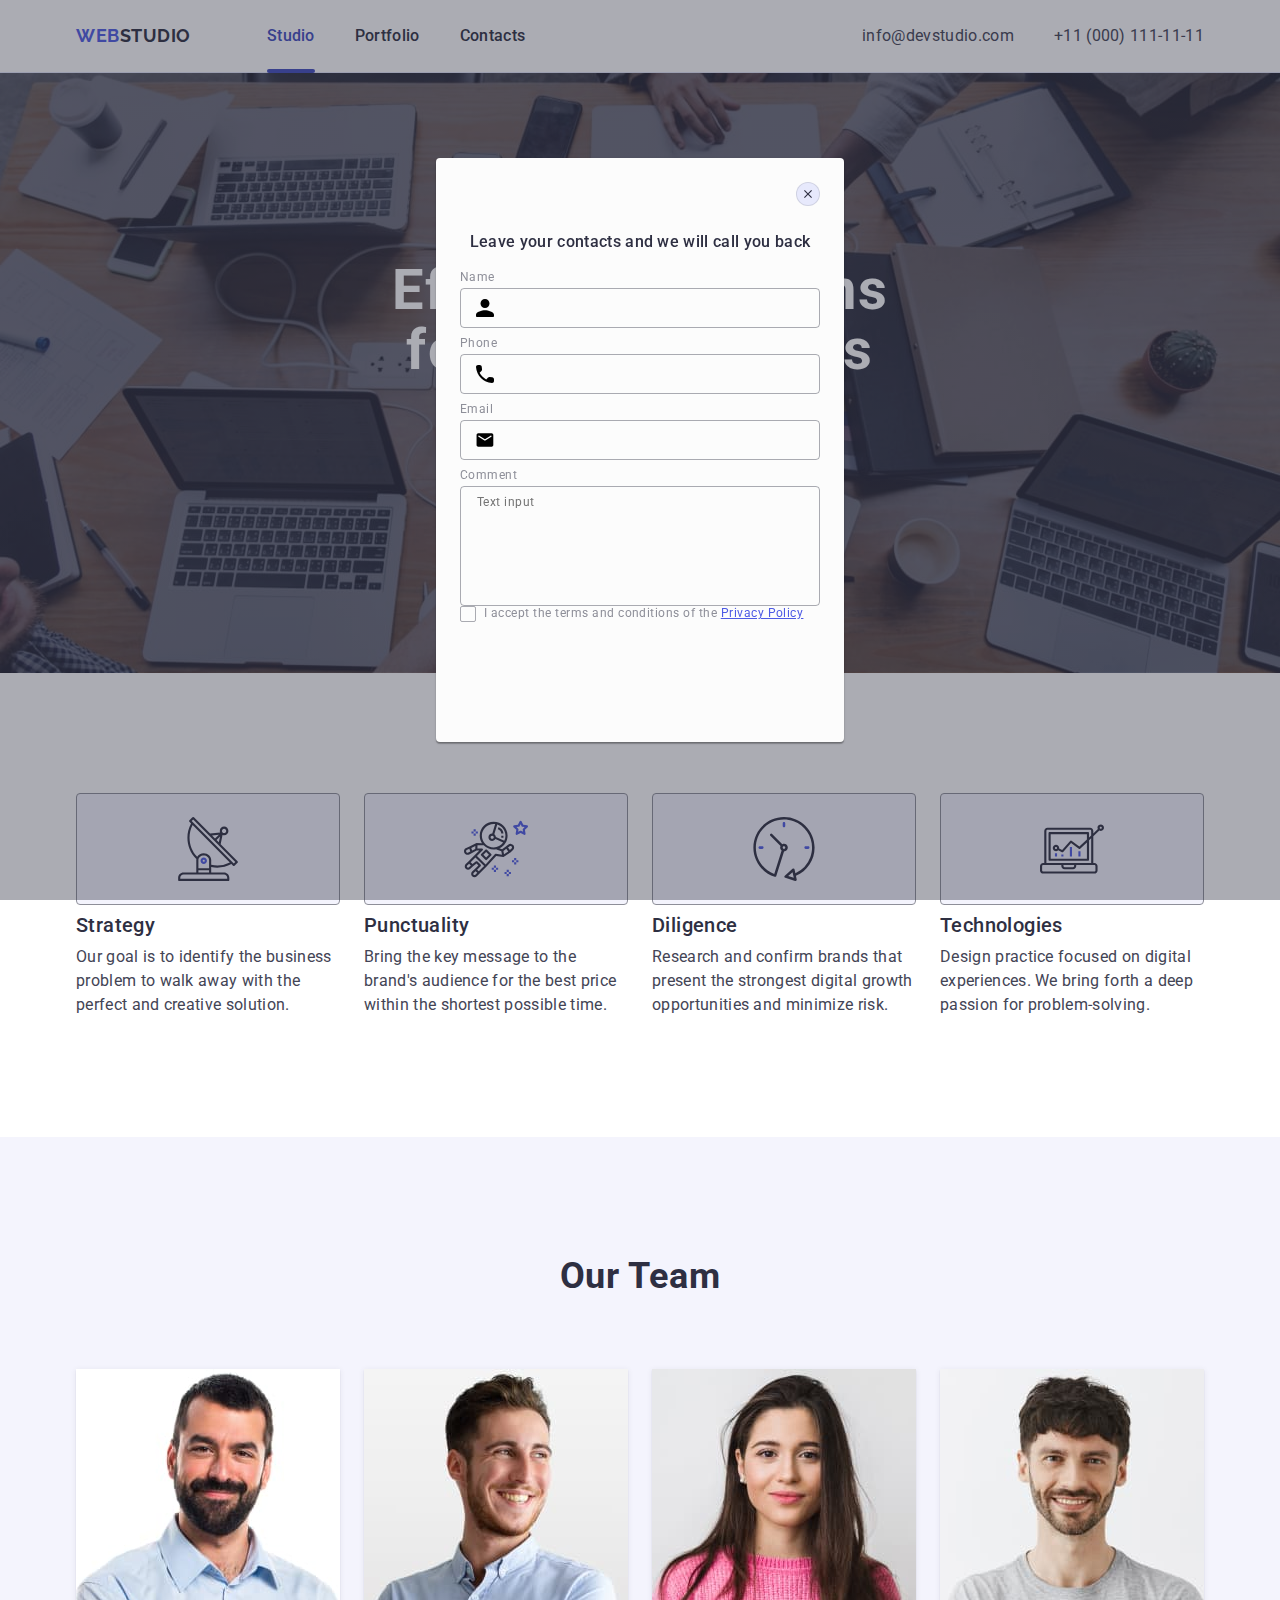
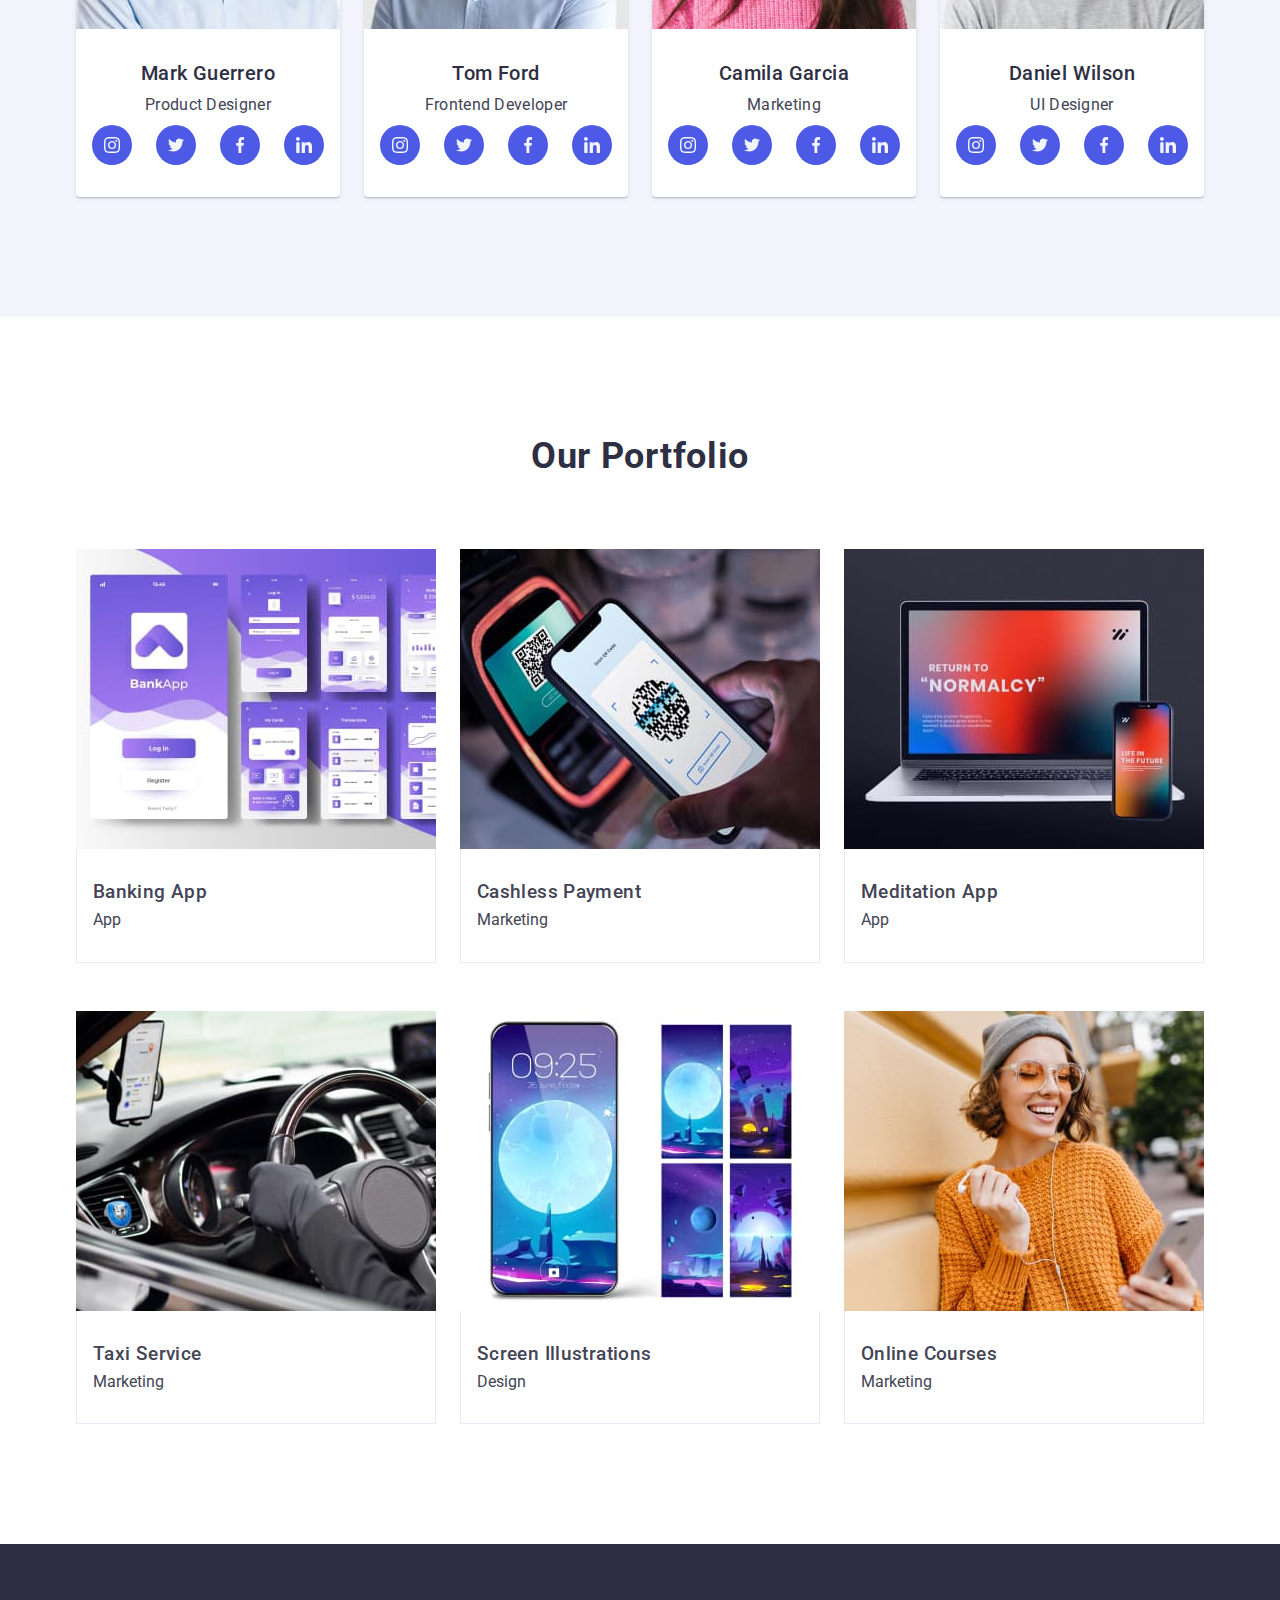
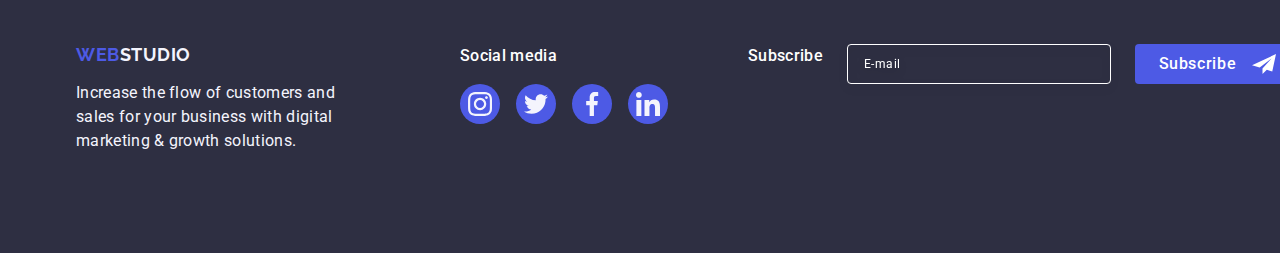
==== commit 196bae0b: "update footer and modal first" ====
--- a/index.html
+++ b/index.html
@@ -397,23 +397,24 @@
                 </ul>         
             </div>
             <div class="footer-subscribe">
-
-                <Label class="footer-sing-label" for="sing" name="">Subscribe
-                    <input class="footer-input" type="email" id="sing" name="sing" placeholder="E-mail">
-                </Label>
-                <button class="footer-button" type="submit">Subscribe
-                    <svg class="footer-button-icon" width="24" height="24">
-                        <use href="./images/icons.svg#icon-plane"></use>
-                    </svg>
-                </button>
-
+                <p class="footer-subscribe-text">Subscribe</p>
+                <form class="footer-form">
+                    <Label class="footer-sing-label">
+                        <input class="footer-input" type="email" name="sing" placeholder="E-mail">
+                    </Label>
+                    <button class="footer-button" type="submit">Subscribe
+                        <svg class="footer-button-icon" width="24" height="24">
+                            <use href="./images/icons.svg#icon-plane"></use>
+                        </svg>
+                    </button>
+                </form>            
             </div>
         </div>
     </footer>
     <!--modal-->
-   <div class="backdrop">
+    <div class="backdrop">
         <div class="modal">
-            <button class="modal-close-btn">
+            <button class="modal-close-btn" type="button">
                 <svg class="modal-close-icon" width="8" height="8">
                     <use href="./images/icons.svg#icon-close"></use>
                 </svg>
@@ -424,7 +425,7 @@
                     <label class="modal-label" for="user-name">Name</label>
                     <div class="modal-input-wrap">
                         <input class="modal-input" id="user-name" name="user-name" type="text" />
-                        <svg class="modal-icon" width="18" height="18">
+                        <svg class="modal-icon" width="18" height="24">
                             <use href="./images/icons.svg#icon-name"></use>
                         </svg>
                     </div>
@@ -446,21 +447,21 @@
                             <use href="./images/icons.svg#icon-email"></use>
                         </svg>
                     </div>
-                    <div class="modal-field">
-                        <label for="user-comment" class="modal-label">Comment</label>
-                        <textarea name="user-comment" id="user-comment" class="modal-textarea"
-                            placeholder="Text input"></textarea>
-                    </div>
+                </div>
+                <div class="modal-field">
+                    <label for="user-comment" class="modal-label">Comment</label>
+                    <textarea name="user-comment" id="user-comment" class="modal-textarea"
+                        placeholder="Text input"></textarea>
                     <div class="checkfield">
                         <input class="check-input visually-hidden" id="user-privacy" type="checkbox" name="user-privacy" />
                         <span class="check-empty">
-                            <svg class="check-icon" width="8" height="8">
-                                <use href="./images/icons.svg#icon-vector"></use>
-                            </svg>
+                                <svg class="check-icon" width="8" height="8">
+                                    <use href="./images/icons.svg#icon-vector"></use>
+                                </svg>
                         </span>
                         <label for="user-privacy" class="input-check-text">
-                            I accept the terms and conditions of the
-                            <a href="#" class="input-check-link">Privacy Policy</a>
+                                I accept the terms and conditions of the
+                                <a href="#" class="input-check-link">Privacy Policy</a>
                         </label>
                     </div>
                 </div>
--- a/css/styles.css
+++ b/css/styles.css
@@ -492,6 +492,19 @@
     align-items: flex-end;
 }
 
+.footer-subscribe-text {
+    font-size: 16px;
+    line-height: 1.5;
+    font-weight: 500;
+    letter-spacing: 0.02em;
+    color: var(--c-bcg-wite);
+    margin-bottom: 16px;
+}
+
+.footer-form {
+    display: flex;
+    gap: 24px;
+}
 .footer-sing-label {
     color: var(--c-bcg-wite);
     font-weight: 500;
@@ -500,18 +513,20 @@
 }
 
 .footer-input {
-    display: block;
     width: 264px;
     height: 40px;
     border: 1px solid var(--c-bcg-wite);
+    background-color: transparent;
+    font-size: 12px;
+    line-height: 1.5;
+    letter-spacing: 0.04em;
+    padding-left: 16px;
+    filter: drop-shadow(0px 4px 4px rgba(0, 0, 0, 0.15));
     border-radius: 4px;    
-    background-color: var(--c-hero-bcg);
-    padding: 8px 16px;
-    margin-top: 16px;
+    color: var(--c-bcg-wite);
 }
 
 .footer-input::placeholder {
-    background-color: transparent;
     color: var(--c-bcg-wite);
     font-size: 12px;
     font-weight: 400;
@@ -521,24 +536,24 @@
 }
 .footer-button {
     display: flex;
-    gap: 16px;
-    align-items: center;
-    width: 165px;
+    justify-content: center;
+    align-items: center;
+    min-width: 165px;
     height: 40px;
-    margin-left: 24px;
-    padding: 8px 24px;
-    text-align: center;
+    font-size: 16px;
+    font-weight: 500;
+    line-height: 1.5;
+    letter-spacing: 0.04em;
+    font-family: "Roboto", sans-serif;
     color: var(--c-bcg-wite);
     background-color: var(--c-brand);
-    border-radius: 4px;
+    cursor: pointer;
     border: none;
-    cursor: pointer;
-    font-weight: 500;
-    line-height: 1.5;
-    letter-spacing: 0.04em;
+    border-radius: 4px;   
 }
 
 .footer-button-icon {
+    margin-left: 16px;
     fill: var(--c-bcg-wite);
 }
 
@@ -549,11 +564,12 @@
     width: 100%;
     height: 100%;
     background-color: rgba(46, 47, 66, 0.40);
+    transition: opacity 250ms cubic-bezier(0.4, 0, 0.2, 1), visibility 250ms cubic-bezier(0.4, 0, 0.2, 1);
 }
 
 .modal {
     width: 408px;
-    height: 584px;
+    min-height: 584px;
     position: absolute;
     top: 50%;
     left: 50%;
@@ -562,9 +578,16 @@
     transform: translate(-50%, -50%) scale(1);
     background-color: var(--c-modal-bcg);
     border-radius: 4px;
+    box-shadow:0px 1px 1px rgba(0, 0, 0, 0.14),
+        0px 1px 3px rgba(0, 0, 0, 0.12),
+        0px 2px 1px rgba(0, 0, 0, 0.2);
+    transition: transform 250ms cubic-bezier(0.4, 0, 0.2, 1);
 }
 
 .modal-close-btn {
+    display: flex;
+    align-items: center;
+    justify-content: center;
     position: absolute;
     top: 24px;
     right: 24px;
@@ -572,7 +595,10 @@
     height: 24px;
     border-radius: 50%;
     background-color: var(--c-accent) ; 
+    padding: 0;
+    cursor: pointer;
     border: 1px solid rgba(0, 0, 0, 0.10);
+    transition: background-color 250ms cubic-bezier(0.4, 0, 0.2, 1), border 250ms cubic-bezier(0.4, 0, 0.2, 1);
     flex-shrink: 0;
 }
 
@@ -598,10 +624,7 @@
         font-weight: 500;
         line-height: 1.5;
         letter-spacing: 0.02em;
-}
-
-.modal-form {
-    
+        margin-bottom: 16px;
 }
 
 .modal-field {
@@ -609,6 +632,7 @@
 }
 
 .modal-label {
+    display: block;
     color: var(--c-subtle-text);
     font-size: 12px;
     font-weight: 400;
@@ -629,6 +653,7 @@
     border: 1px solid var(--NAVY-BLUE-modal, rgba(46, 47, 66, 0.40));
     outline: transparent;
     padding-left: 38px;
+    transition: border-color 250ms cubic-bezier(0.4, 0, 0.2, 1);
 }
 
 .modal-input:focus {
@@ -644,6 +669,7 @@
     left: 16px;
     top: 50%;
     transform: translateY(-50%);
+    transition: fill 250ms cubic-bezier(0.4, 0, 0.2, 1);
 }
 
 .modal-textarea {
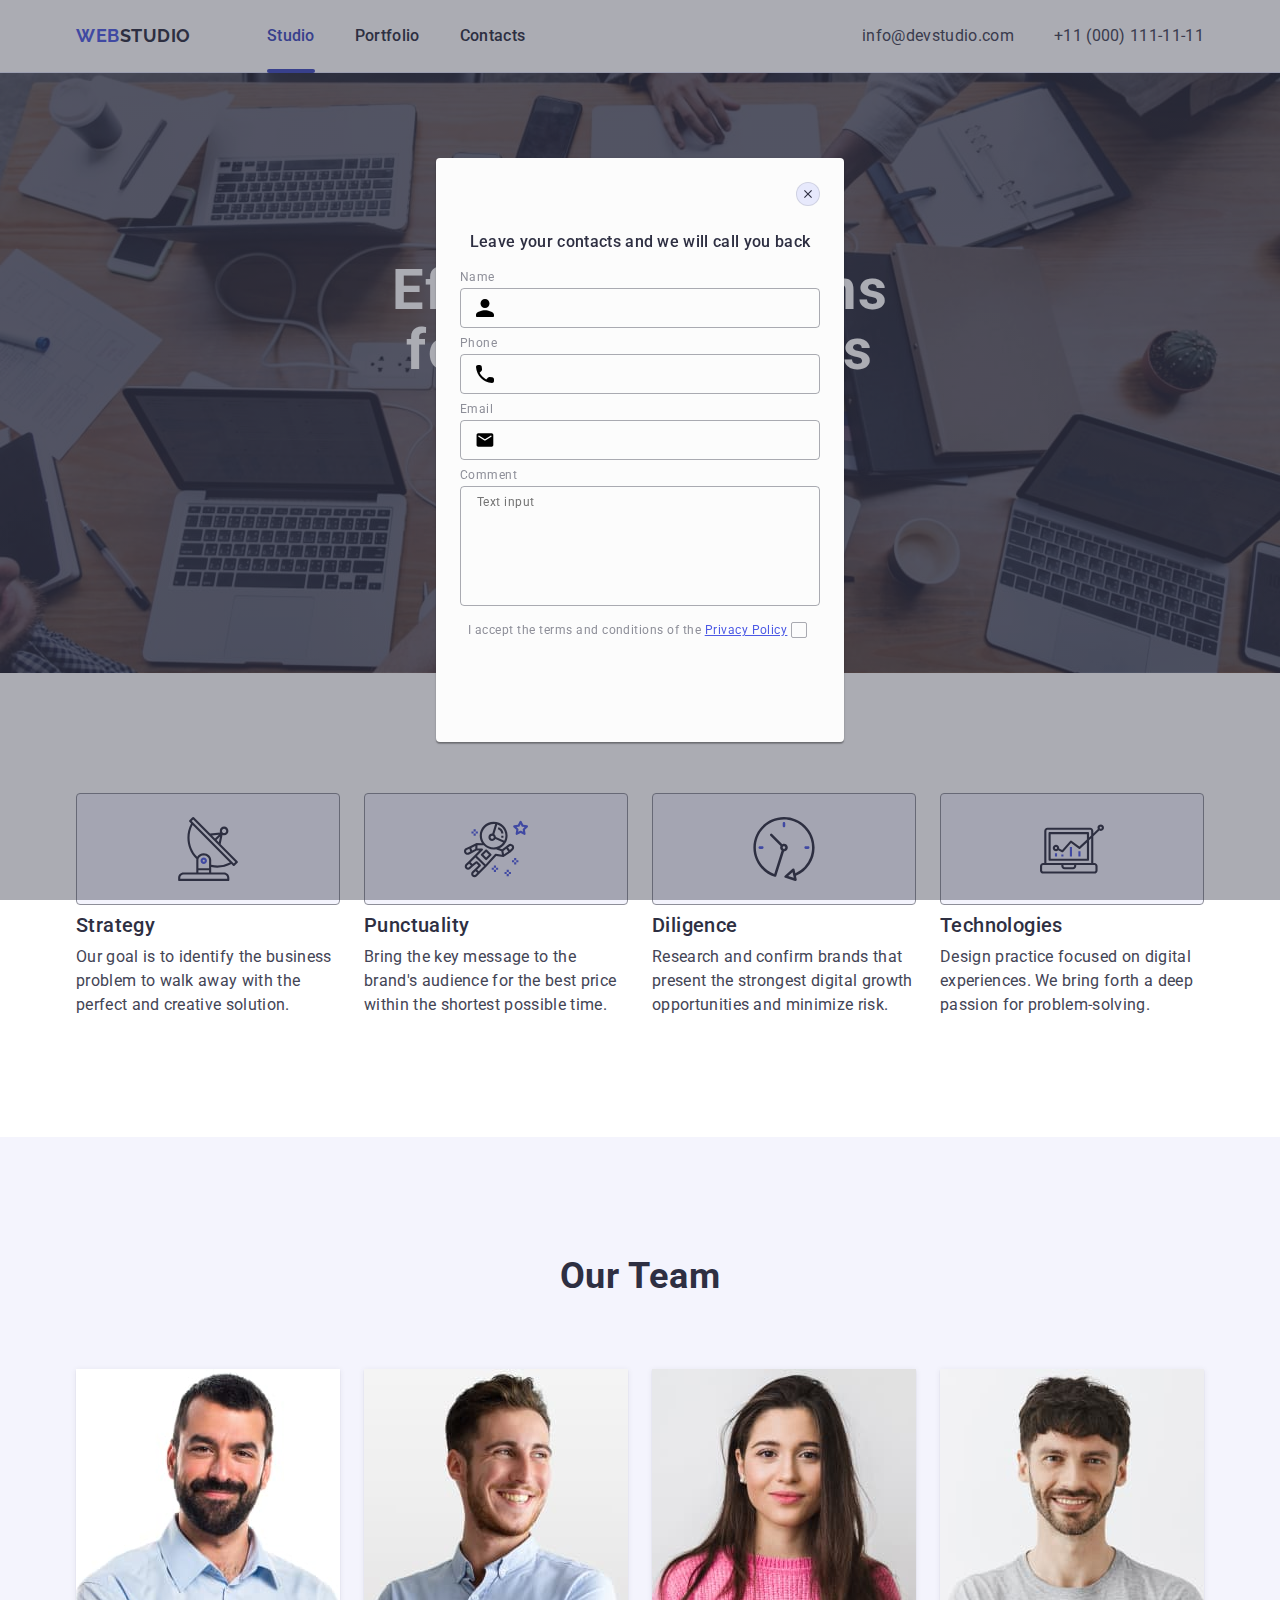
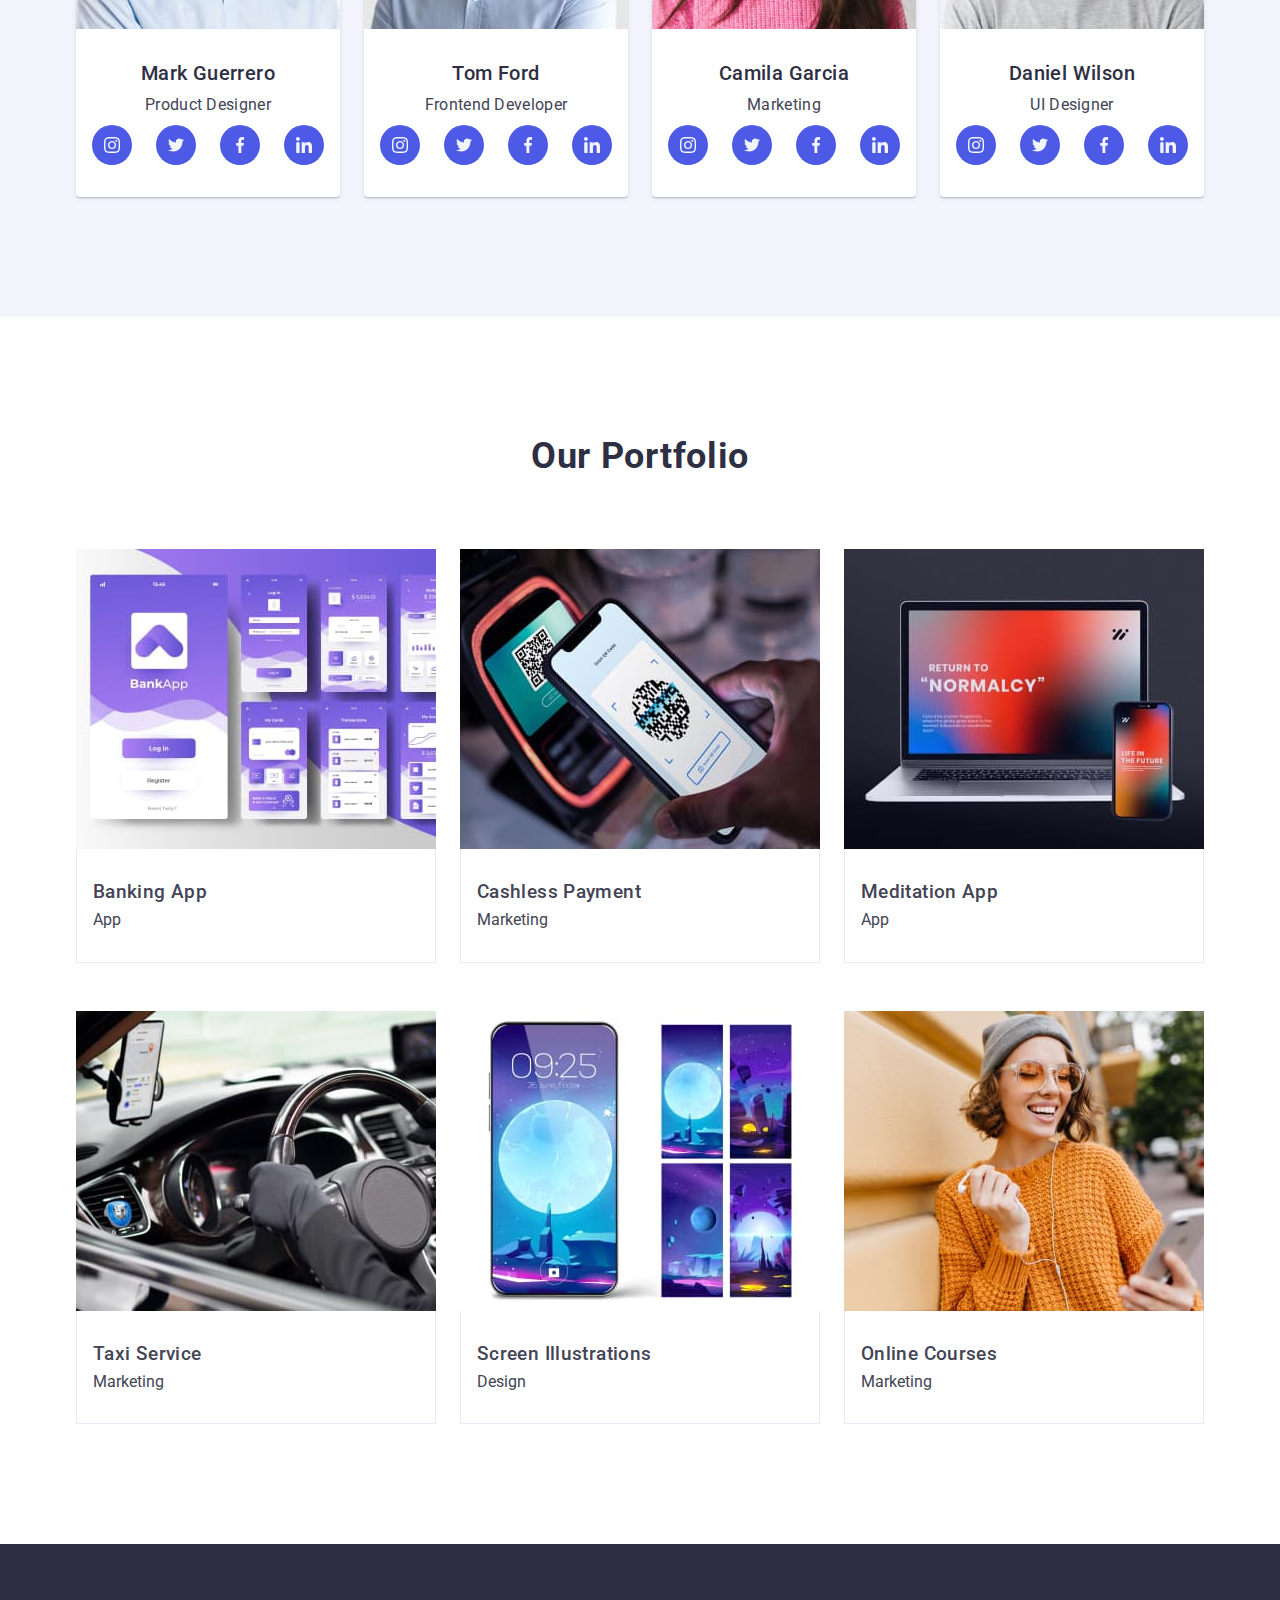
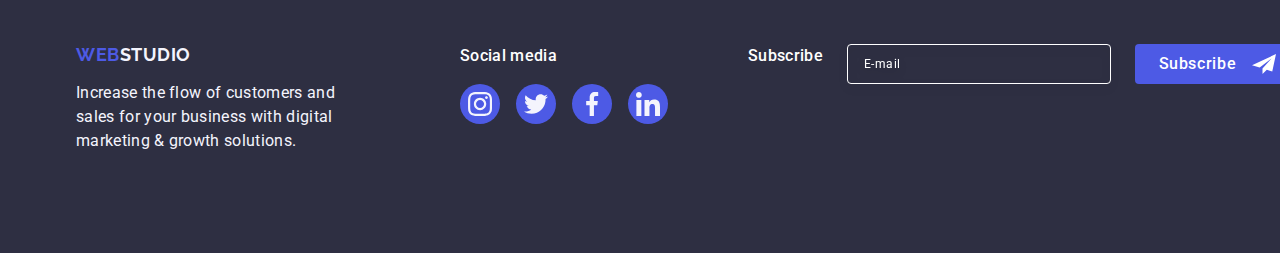
==== commit 797fc854: "update modal" ====
--- a/index.html
+++ b/index.html
@@ -448,22 +448,26 @@
                         </svg>
                     </div>
                 </div>
-                <div class="modal-field">
+                <div class="modal-field-textarea">
                     <label for="user-comment" class="modal-label">Comment</label>
                     <textarea name="user-comment" id="user-comment" class="modal-textarea"
                         placeholder="Text input"></textarea>
-                    <div class="checkfield">
-                        <input class="check-input visually-hidden" id="user-privacy" type="checkbox" name="user-privacy" />
+                </div>
+                <div class="checkfield">
+                    <input class="check-input visually-hidden" 
+                        id="user-privacy" 
+                        type="checkbox" 
+                        name="user-privacy" 
+                        value="true" />
+                    <label for="user-privacy" class="input-check-text">
+                        I accept the terms and conditions of the
+                        <a href="#" class="input-check-link">Privacy Policy</a>
                         <span class="check-empty">
-                                <svg class="check-icon" width="8" height="8">
-                                    <use href="./images/icons.svg#icon-vector"></use>
-                                </svg>
+                            <svg class="check-icon" width="10" height="8">
+                                <use href="./images/icons.svg#icon-vector"></use>
+                            </svg>
                         </span>
-                        <label for="user-privacy" class="input-check-text">
-                                I accept the terms and conditions of the
-                                <a href="#" class="input-check-link">Privacy Policy</a>
-                        </label>
-                    </div>
+                    </label>
                 </div>
             </form>
         </div>
--- a/css/styles.css
+++ b/css/styles.css
@@ -610,6 +610,7 @@
 
 .modal-close-icon {
     fill: var(--c-hero-bcg);
+    transition: fill 250ms cubic-bezier(0.4, 0, 0.2, 1);
 }
 
 .modal-close-btn:hover .modal-close-icon,
@@ -670,6 +671,10 @@
     top: 50%;
     transform: translateY(-50%);
     transition: fill 250ms cubic-bezier(0.4, 0, 0.2, 1);
+}
+
+.modal-field-textarea {
+    margin-bottom: 16px;
 }
 
 .modal-textarea {
@@ -686,10 +691,17 @@
     font-weight: 400;
     line-height: 1.17;
     letter-spacing: 0.04em;
+    color: rgba(46, 47, 66, 0.4);
+    transition: border-color 250ms cubic-bezier(0.4, 0, 0.2, 1);
+}
+
+.modal-textarea:focus {
+    border-color: #4D5AE5;
 }
 
 .checkfield {
     display: flex;
+    margin-bottom: 24px;
 }
 
 .visually-hidden {
@@ -719,6 +731,7 @@
     height: 16px;
     border-radius: 2px;
     border: 1px solid rgba(46, 47, 66, 0.40);
+    transition: background-color 250ms cubic-bezier(0.4, 0, 0.2, 1), border 250ms cubic-bezier(0.4, 0, 0.2, 1), fill 250ms cubic-bezier(0.4, 0, 0.2, 1);
     fill: transparent;
     display: inline-flex;
     align-items: center;
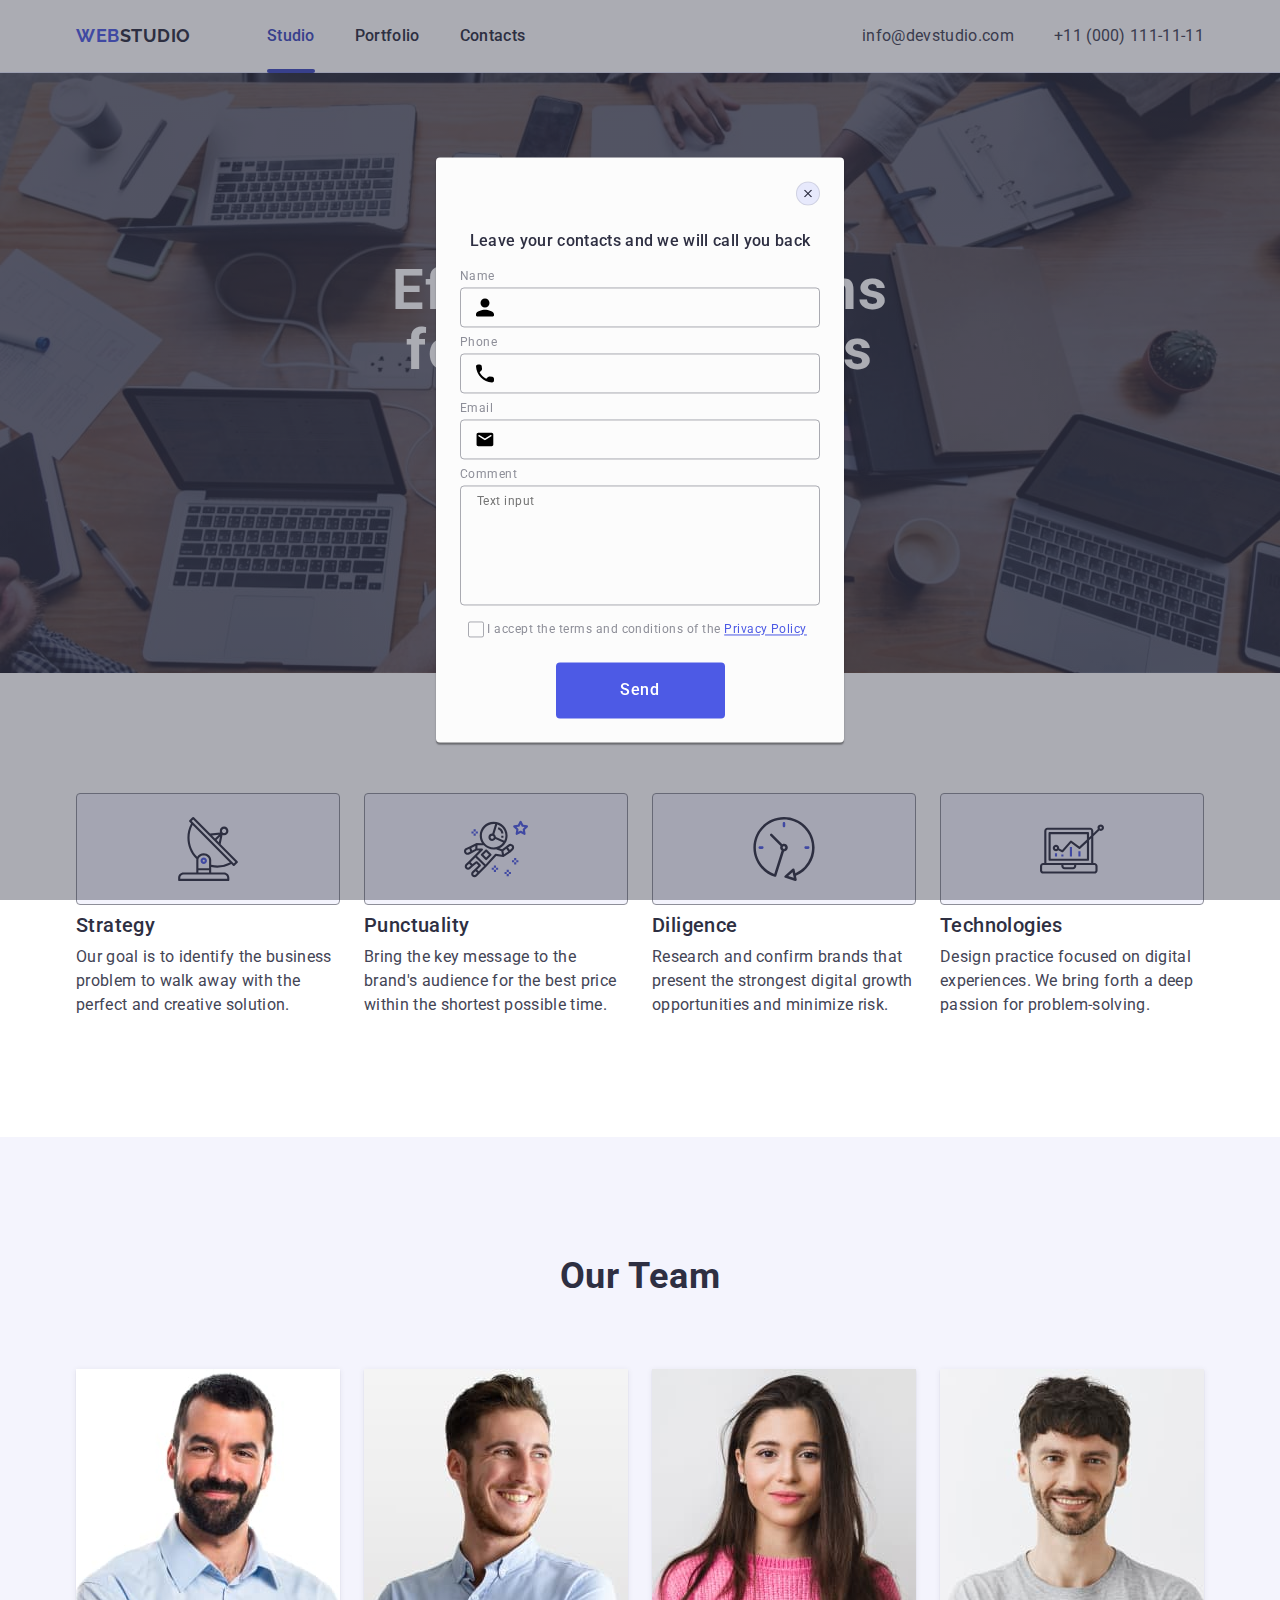
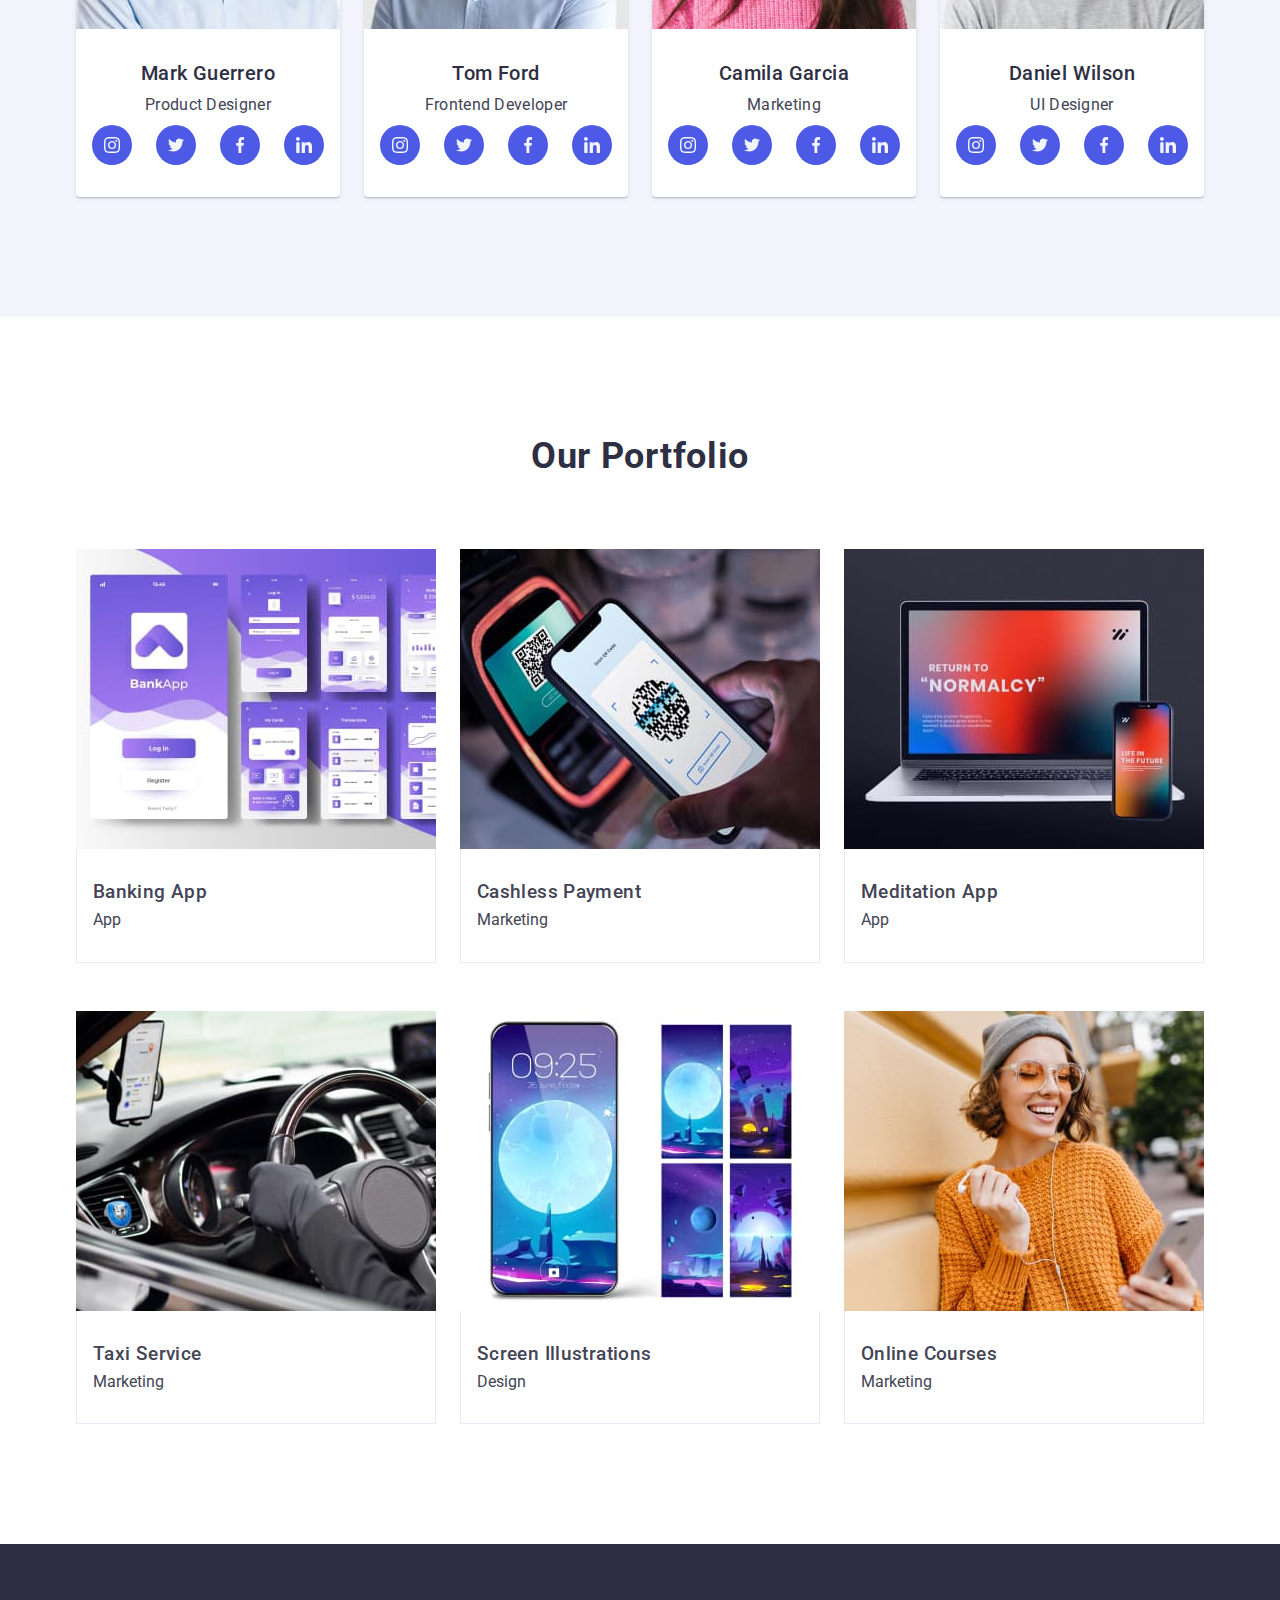
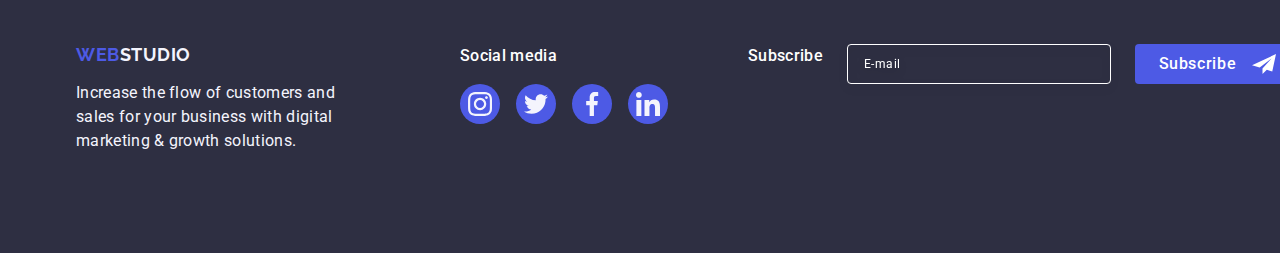
==== commit 465c6912: "update modal third" ====
--- a/index.html
+++ b/index.html
@@ -460,15 +460,16 @@
                         name="user-privacy" 
                         value="true" />
                     <label for="user-privacy" class="input-check-text">
-                        I accept the terms and conditions of the
-                        <a href="#" class="input-check-link">Privacy Policy</a>
                         <span class="check-empty">
                             <svg class="check-icon" width="10" height="8">
                                 <use href="./images/icons.svg#icon-vector"></use>
                             </svg>
                         </span>
+                        I accept the terms and conditions of the
+                        <a href="#" class="input-check-link">Privacy Policy</a>
                     </label>
                 </div>
+                <button class="modal-button-send" type="submit">Send</button>
             </form>
         </div>
     </div>
--- a/css/styles.css
+++ b/css/styles.css
@@ -742,8 +742,7 @@
 
 }
 
-.check-input:checked + .check-empty {
-    
+.check-input:checked + .input-check-text > .check-empty {
     background-color: var(--c-pressed-state);
     border: none;
     fill: var(--c-bcg-wite);
@@ -758,3 +757,20 @@
     text-decoration-line: underline;
     color: var(--c-brand);
 }
+
+.modal-button-send {
+    display: block;
+    min-width: 169px;
+    height: 56px;
+    padding: 16px 32px;
+    background-color: var(--c-brand);
+    border-radius: 4px;
+    border: none;
+    margin: 0 auto;
+    color: var(--c-bcg-wite);
+    font-weight: 500;
+    line-height: 1.5;
+    letter-spacing: 0.04em;
+    cursor: pointer;
+    transition: background-color 250ms cubic-bezier(0.4, 0, 0.2, 1);
+}